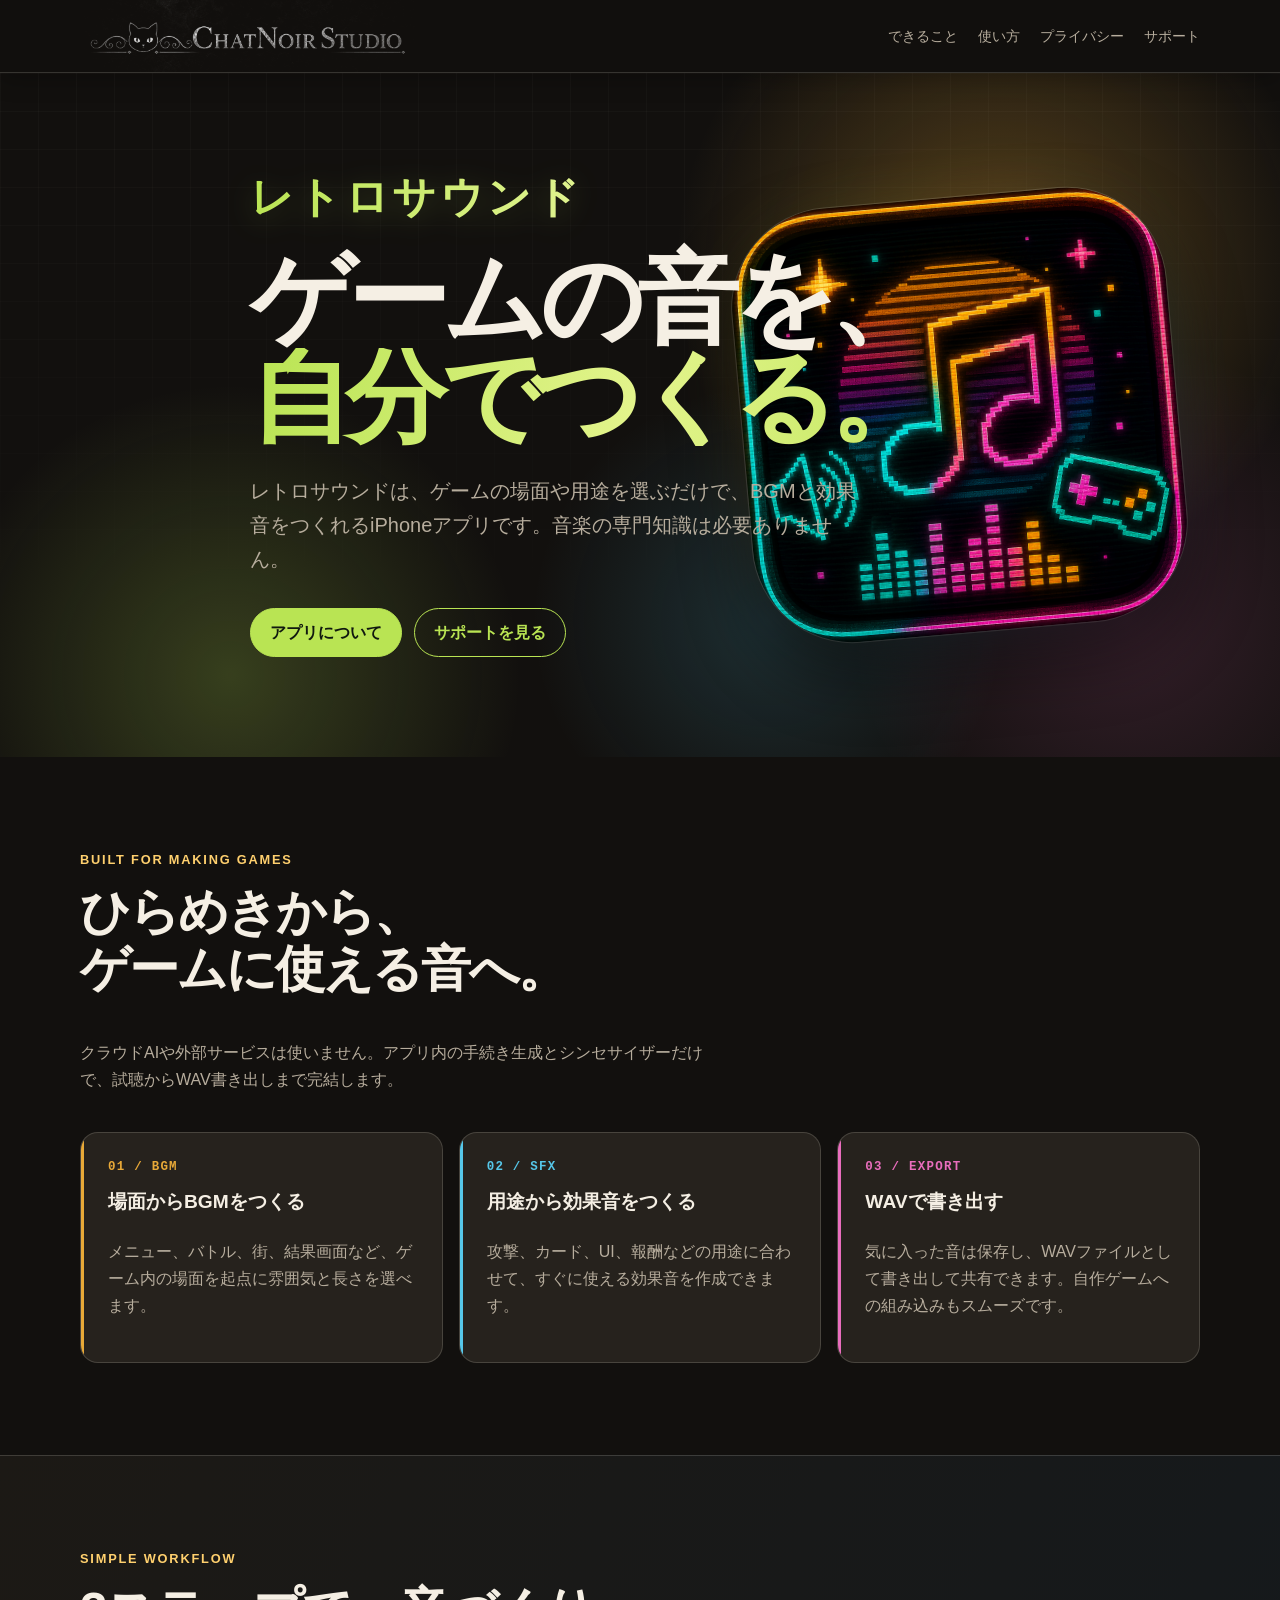
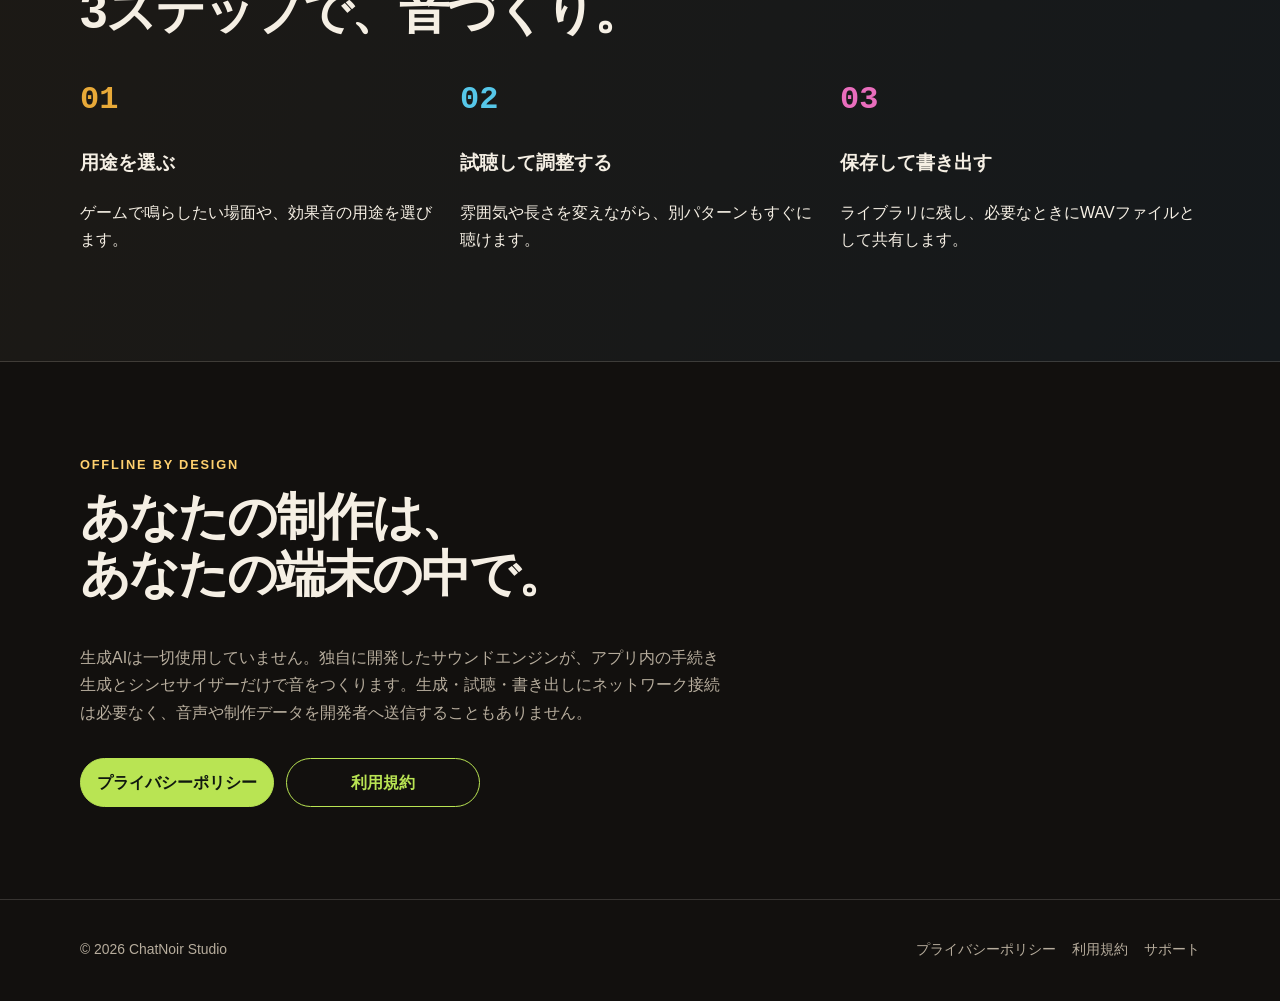
==== site/index.html @ 8c642203 "サイトヘッダーを固定表示にし、ブランドリンクをルートに統一する スクロール中もナビを使えるようにし、各ページからトップへ確実に戻れるようにする。  Co-authored-by: Cursor <cu" ====
<!doctype html>
<html lang="ja">
<head>
  <meta charset="utf-8">
  <meta name="viewport" content="width=device-width, initial-scale=1">
  <meta name="description" content="レトロサウンドは、ゲーム向けのBGMと効果音を端末内だけで作れるiPhoneアプリです。">
  <meta name="theme-color" content="#101216">
  <meta property="og:title" content="レトロサウンド | ChatNoir Studio">
  <meta property="og:description" content="ゲームの場面や用途を選ぶだけで、BGMと効果音をつくれるiPhoneアプリです。">
  <meta property="og:type" content="website">
  <meta property="og:image" content="https://true-ocean.github.io/GameSoundCreator/assets/og.png">
  <meta name="twitter:card" content="summary_large_image">
  <title>レトロサウンド | ChatNoir Studio</title>
  <link rel="stylesheet" href="assets/site.css">
</head>
<body>
  <div class="site-shell">
    <header class="site-header">
      <nav class="container nav" aria-label="メインナビゲーション">
        <a class="brand" href="/"><img class="brand-logo" src="assets/chatnoir-top-banner.png" alt="ChatNoir Studio"></a>
        <div class="nav-links">
          <a href="#features">できること</a><a href="#flow">使い方</a><a href="privacy/">プライバシー</a><a href="support/">サポート</a>
        </div>
      </nav>
    </header>

    <main>
      <section class="hero">
        <div class="hero-app-icon"><img src="assets/retro-sound-app-icon.png" alt="レトロサウンドのアプリアイコン"></div>
        <div class="container hero-content">
          <p class="retro-title">レトロサウンド</p>
          <h1>ゲームの音を、<span>自分でつくる。</span></h1>
          <p class="lead">レトロサウンドは、ゲームの場面や用途を選ぶだけで、BGMと効果音をつくれるiPhoneアプリです。音楽の専門知識は必要ありません。</p>
          <div class="actions">
            <a class="button" href="#features">アプリについて</a>
            <a class="button button-secondary" href="support/">サポートを見る</a>
          </div>
        </div>
      </section>

      <section class="section" id="features">
        <div class="container">
          <p class="eyebrow">Built for making games</p>
          <h2>ひらめきから、<br>ゲームに使える音へ。</h2>
          <p class="section-intro">クラウドAIや外部サービスは使いません。アプリ内の手続き生成とシンセサイザーだけで、試聴からWAV書き出しまで完結します。</p>
          <div class="feature-grid">
            <article class="feature"><p class="feature-number">01 / BGM</p><h3>場面からBGMをつくる</h3><p>メニュー、バトル、街、結果画面など、ゲーム内の場面を起点に雰囲気と長さを選べます。</p></article>
            <article class="feature"><p class="feature-number">02 / SFX</p><h3>用途から効果音をつくる</h3><p>攻撃、カード、UI、報酬などの用途に合わせて、すぐに使える効果音を作成できます。</p></article>
            <article class="feature"><p class="feature-number">03 / EXPORT</p><h3>WAVで書き出す</h3><p>気に入った音は保存し、WAVファイルとして書き出して共有できます。自作ゲームへの組み込みもスムーズです。</p></article>
          </div>
        </div>
      </section>

      <section class="section section-alt" id="flow">
        <div class="container">
          <p class="eyebrow">Simple workflow</p>
          <h2>3ステップで、音づくり。</h2>
          <div class="steps">
            <article class="step"><h3>用途を選ぶ</h3><p>ゲームで鳴らしたい場面や、効果音の用途を選びます。</p></article>
            <article class="step"><h3>試聴して調整する</h3><p>雰囲気や長さを変えながら、別パターンもすぐに聴けます。</p></article>
            <article class="step"><h3>保存して書き出す</h3><p>ライブラリに残し、必要なときにWAVファイルとして共有します。</p></article>
          </div>
        </div>
      </section>

      <section class="section">
        <div class="container">
          <p class="eyebrow">Offline by design</p>
          <h2>あなたの制作は、<br>あなたの端末の中で。</h2>
          <p class="section-intro">生成AIは一切使用していません。独自に開発したサウンドエンジンが、アプリ内の手続き生成とシンセサイザーだけで音をつくります。生成・試聴・書き出しにネットワーク接続は必要なく、音声や制作データを開発者へ送信することもありません。</p>
          <div class="actions actions-equal"><a class="button" href="privacy/">プライバシーポリシー</a><a class="button button-secondary" href="terms/">利用規約</a></div>
        </div>
      </section>
    </main>

    <footer class="site-footer"><div class="container footer-inner"><span>© 2026 ChatNoir Studio</span><div class="footer-links"><a href="privacy/">プライバシーポリシー</a><a href="terms/">利用規約</a><a href="support/">サポート</a></div></div></footer>
  </div>
</body>
</html>
---- site/assets/site.css ----
:root {
  --ink: #12100e;
  --surface: #1c1915;
  --surface-raised: #26221d;
  --paper: #f5efe4;
  --muted: #b7ad9d;
  --amber: #e8a938;
  --amber-bright: #ffd06e;
  --lime: #b9e453;
  --line: rgba(245, 239, 228, 0.16);
  color-scheme: dark;
}

* { box-sizing: border-box; }

html { scroll-behavior: smooth; }

body {
  margin: 0;
  color: var(--paper);
  background: var(--ink);
  font-family: -apple-system, BlinkMacSystemFont, "Hiragino Sans", "Yu Gothic", sans-serif;
  line-height: 1.7;
}

a { color: inherit; }

.site-shell { overflow: hidden; }

.container { width: min(1120px, calc(100% - 40px)); margin-inline: auto; }

.site-header {
  border-bottom: 1px solid var(--line);
  background: rgba(18, 16, 14, 0.92);
}

.nav { min-height: 72px; display: flex; align-items: center; justify-content: space-between; gap: 24px; }

.brand { display: inline-flex; align-items: center; text-decoration: none; }

.brand-logo {
  display: block; height: 112px; width: auto;
  /* The banner art is surrounded by generous black padding, so the image is drawn
     larger than the header while the negative margins keep its layout footprint at
     ~44px. Screen blending makes the overflowing black completely invisible. */
  margin-block: -34px;
  mix-blend-mode: screen;
}

.nav-links { display: flex; gap: 20px; flex-wrap: wrap; font-size: .9rem; color: var(--muted); }
.nav-links a { text-decoration: none; }
.nav-links a:hover { color: var(--amber-bright); }

.hero {
  min-height: 620px; display: grid; align-items: center; position: relative;
  isolation: isolate;
  background: radial-gradient(circle at 78% 28%, rgba(232, 169, 56, .25), transparent 29%), radial-gradient(circle at 18% 88%, rgba(185, 228, 83, .13), transparent 24%);
}

.hero::before {
  content: ""; position: absolute; inset: 0; z-index: -1; opacity: .3; pointer-events: none;
  background-image: linear-gradient(rgba(245,239,228,.09) 1px, transparent 1px), linear-gradient(90deg, rgba(245,239,228,.09) 1px, transparent 1px);
  background-size: 38px 38px; mask-image: linear-gradient(to bottom, black, transparent 85%);
}

.hero-content { position: relative; padding-block: 100px; max-width: 780px; }
.hero-poster {
  position: absolute; z-index: -2; inset: 0 0 0 auto; width: min(40vw, 520px); opacity: .78;
  background: linear-gradient(90deg, var(--ink), transparent 34%, rgba(18, 16, 14, .16)), linear-gradient(0deg, var(--ink), transparent 34%), url("chatnoir-poster-figure.png") center 22% / cover no-repeat;
  filter: grayscale(1) contrast(1.08);
  mask-image: linear-gradient(to right, transparent, black 34%);
}
.eyebrow { color: var(--amber-bright); font-size: .8rem; font-weight: 800; letter-spacing: .14em; text-transform: uppercase; }
h1, h2, h3, p { margin-top: 0; }
h1 { font-size: clamp(3rem, 8vw, 6.8rem); line-height: .96; letter-spacing: -.065em; margin-block: 18px 28px; }
h1 span { color: var(--amber); display: block; }
h2 { font-size: clamp(1.8rem, 4vw, 3.1rem); line-height: 1.15; letter-spacing: -.04em; }
h3 { font-size: 1.2rem; }
.lead { max-width: 620px; color: var(--muted); font-size: clamp(1.05rem, 2vw, 1.25rem); }

.actions { display: flex; flex-wrap: wrap; gap: 12px; margin-top: 32px; }
.button { display: inline-flex; align-items: center; justify-content: center; min-height: 48px; padding: 10px 19px; border: 1px solid var(--amber); border-radius: 999px; color: var(--ink); background: var(--amber); font-weight: 800; text-decoration: none; }
.button:hover { background: var(--amber-bright); }
.button-secondary { color: var(--paper); background: transparent; border-color: var(--line); }
.button-secondary:hover { color: var(--amber-bright); border-color: var(--amber); background: transparent; }

.section { padding-block: 92px; }
.section-alt { background: var(--surface); border-block: 1px solid var(--line); }
.section-intro { max-width: 650px; color: var(--muted); }
.feature-grid { display: grid; grid-template-columns: repeat(3, 1fr); gap: 16px; margin-top: 38px; }
.feature { padding: 27px; border: 1px solid var(--line); border-radius: 18px; background: var(--surface-raised); }
.feature-number { color: var(--amber); font: 800 .78rem ui-monospace, SFMono-Regular, Menlo, monospace; letter-spacing: .1em; }
.feature p, .card p { color: var(--muted); }

.steps { display: grid; grid-template-columns: repeat(3, 1fr); gap: 20px; counter-reset: step; margin-top: 38px; }
.step { counter-increment: step; padding-top: 66px; position: relative; }
.step::before { content: "0" counter(step); position: absolute; top: 0; color: var(--lime); font: 800 2rem ui-monospace, SFMono-Regular, Menlo, monospace; }

.legal-hero { padding-block: 72px 54px; border-bottom: 1px solid var(--line); background: linear-gradient(135deg, var(--surface), var(--ink)); }
.legal-hero h1 { font-size: clamp(2.5rem, 6vw, 4.8rem); }
.legal-content { width: min(780px, calc(100% - 40px)); margin: 0 auto; padding-block: 64px 100px; }
.legal-content h2 { font-size: 1.45rem; margin-top: 46px; }
.legal-content p, .legal-content li { color: #d5ccbd; }
.legal-content ul { padding-left: 1.35em; }
.notice { padding: 18px 20px; border-left: 3px solid var(--amber); background: rgba(232,169,56,.09); color: var(--paper); }
.meta { color: var(--muted); font-size: .9rem; }
.support-card { padding: 30px; margin-top: 32px; border: 1px solid var(--amber); border-radius: 18px; background: rgba(232,169,56,.08); }
code { padding: 2px 5px; background: var(--surface-raised); border-radius: 4px; color: var(--amber-bright); }

.site-footer { padding-block: 38px; border-top: 1px solid var(--line); color: var(--muted); font-size: .87rem; }
.footer-inner { display: flex; justify-content: space-between; align-items: center; gap: 20px; flex-wrap: wrap; }
.footer-links { display: flex; flex-wrap: wrap; gap: 16px; }
.footer-links a { text-decoration: none; }

@media (max-width: 720px) {
  .container { width: min(100% - 30px, 1120px); }
  .nav { padding-block: 14px; align-items: flex-start; flex-direction: column; gap: 10px; }
  .brand-logo { height: 84px; margin-block: -26px; }
  .nav-links { gap: 14px; }
  .hero { min-height: 540px; }
  .hero-poster { width: 66vw; opacity: .4; }
  .hero-content { padding-block: 74px; }
  .section { padding-block: 64px; }
  .feature-grid, .steps { grid-template-columns: 1fr; }
}

/* Retro Sound application identity: lime, amber, cyan, and magenta. */

/* The product icon replaces the studio illustration in the Retro Sound hero. */
.hero-poster { display: none; }
.hero-content { z-index: 1; }
.hero-app-icon { position: absolute; z-index: 0; top: 50%; right: max(8vw, 60px); width: min(34vw, 460px); transform: translateY(-50%) rotate(-5deg); pointer-events: none; }
.hero-app-icon::before { content: ""; position: absolute; z-index: -1; inset: 8%; border-radius: 28%; background: linear-gradient(135deg, var(--lime), var(--amber), var(--cyan), var(--magenta)); filter: blur(42px); opacity: .38; }
.hero-app-icon img { display: block; width: 100%; height: auto; border-radius: 23%; box-shadow: 0 30px 70px rgba(0,0,0,.48), 0 0 0 1px rgba(245,239,228,.17); }
@media (max-width: 720px) { .hero-app-icon { right: -13vw; width: min(68vw, 320px); opacity: .46; transform: translateY(-48%) rotate(-5deg); } }

.hero-app-icon::before { background: linear-gradient(135deg, var(--lime), var(--amber)); }
.retro-title { margin: 0 0 27px; font: 800 clamp(1.7rem, 3.6vw, 2.4rem)/1.15 -apple-system, BlinkMacSystemFont, "Hiragino Sans", "Yu Gothic", sans-serif; letter-spacing: .08em; background: linear-gradient(100deg, var(--paper) 0%, var(--amber-bright) 50%, var(--lime) 100%); -webkit-background-clip: text; background-clip: text; color: transparent; filter: drop-shadow(0 5px 14px rgba(232,169,56,.18)); }
@media (max-width: 720px) { .retro-title { margin-bottom: 23px; font-size: 1.55rem; } }

/* Retro Sound: vivid four-color application theme. */
:root { --cyan: #56c7e9; --magenta: #e96dbd; }
.hero { background: radial-gradient(circle at 78% 28%, rgba(232,169,56,.32), transparent 29%), radial-gradient(circle at 18% 88%, rgba(185,228,83,.22), transparent 24%), radial-gradient(circle at 60% 80%, rgba(86,199,233,.17), transparent 25%), radial-gradient(circle at 88% 80%, rgba(233,109,189,.16), transparent 22%); }
.hero h1 span { background: linear-gradient(90deg, var(--lime), var(--amber), var(--cyan), var(--magenta)); -webkit-background-clip: text; background-clip: text; color: transparent; }
.hero-app-icon::before { background: linear-gradient(135deg, var(--lime), var(--amber), var(--cyan), var(--magenta)); opacity: .46; }
.nav-links a:hover { color: var(--cyan); }
.button { border-color: var(--amber); background: linear-gradient(100deg, var(--lime), var(--amber)); }
.button:hover { background: linear-gradient(100deg, var(--amber), var(--cyan)); }
.button-secondary:hover { color: var(--cyan); border-color: var(--cyan); background: transparent; }
.feature { position: relative; overflow: hidden; }
.feature::before { content: ""; position: absolute; inset: 0 auto 0 0; width: 3px; background: var(--amber); }
.feature:nth-child(1)::before { background: var(--lime); } .feature:nth-child(2)::before { background: var(--amber); } .feature:nth-child(3)::before { background: var(--cyan); }
.feature:nth-child(1) .feature-number { color: var(--lime); } .feature:nth-child(2) .feature-number { color: var(--amber); } .feature:nth-child(3) .feature-number { color: var(--cyan); }
.step:nth-child(1)::before { color: var(--lime); } .step:nth-child(2)::before { color: var(--amber); } .step:nth-child(3)::before { color: var(--magenta); }
.section-alt { background: linear-gradient(110deg, var(--surface), #15191c); }
.notice { border-left-color: var(--cyan); background: rgba(86,199,233,.09); } .support-card { border-color: var(--magenta); background: rgba(233,109,189,.08); }
.footer-links a:hover { color: var(--magenta); }
.retro-title { margin: 0 0 27px; font-size: clamp(1.85rem, 4vw, 2.7rem); background: linear-gradient(100deg, var(--lime) 0%, var(--amber) 32%, var(--cyan) 68%, var(--magenta) 100%); -webkit-background-clip: text; background-clip: text; color: transparent; filter: drop-shadow(0 5px 15px rgba(232,169,56,.2)); }
@media (max-width: 720px) { .retro-title { margin-bottom: 23px; font-size: 1.7rem; } }

/* Lime leads titles and calls to action; lower content uses the remaining three themes. */
.hero h1 span { background: linear-gradient(100deg, var(--lime), #e3f48c, var(--lime)); -webkit-background-clip: text; background-clip: text; color: transparent; }
.retro-title { background: linear-gradient(100deg, var(--lime), #e7f69a, var(--lime)); -webkit-background-clip: text; background-clip: text; color: transparent; filter: drop-shadow(0 5px 15px rgba(185,228,83,.24)); }
.button { color: #10180f; border-color: var(--lime); background: var(--lime); }
.button:hover { color: #10180f; background: #d9f07a; }
.button-secondary { color: var(--lime); border-color: var(--lime); background: transparent; }
.button-secondary:hover { color: var(--cyan); border-color: var(--cyan); background: transparent; }
.feature:nth-child(1)::before { background: var(--amber); } .feature:nth-child(2)::before { background: var(--cyan); } .feature:nth-child(3)::before { background: var(--magenta); }
.feature:nth-child(1) .feature-number { color: var(--amber); } .feature:nth-child(2) .feature-number { color: var(--cyan); } .feature:nth-child(3) .feature-number { color: var(--magenta); }
.step:nth-child(1)::before { color: var(--amber); } .step:nth-child(2)::before { color: var(--cyan); } .step:nth-child(3)::before { color: var(--magenta); }
.actions-equal .button { flex: 0 0 220px; }
@media (max-width: 720px) { .actions-equal .button { flex-basis: 100%; } }
.actions-equal .button { flex-basis: 260px; white-space: nowrap; }
@media (max-width: 720px) { .actions-equal .button { flex-basis: 100%; } }
.actions-equal .button { flex: 0 0 180px; white-space: nowrap; }
@media (max-width: 720px) { .actions-equal .button { flex: 0 0 160px; } }

/* Equal-width legal buttons: grid columns stay identical at every viewport. */
.actions-equal { display: grid; grid-template-columns: repeat(2, minmax(0, 1fr)); width: min(100%, 400px); }
.actions-equal .button { width: 100%; flex: none; }
@media (max-width: 360px) { .actions-equal { gap: 8px; } .actions-equal .button { min-height: 44px; padding-inline: 8px; font-size: .78rem; } }

/* Persistent navigation */
.site-shell { overflow: visible; }
.site-header { position: sticky; top: 0; z-index: 20; background: rgba(18, 16, 14, .97); box-shadow: 0 8px 20px rgba(0, 0, 0, .22); }
section[id] { scroll-margin-top: 140px; }
.site-header { overflow: hidden; }
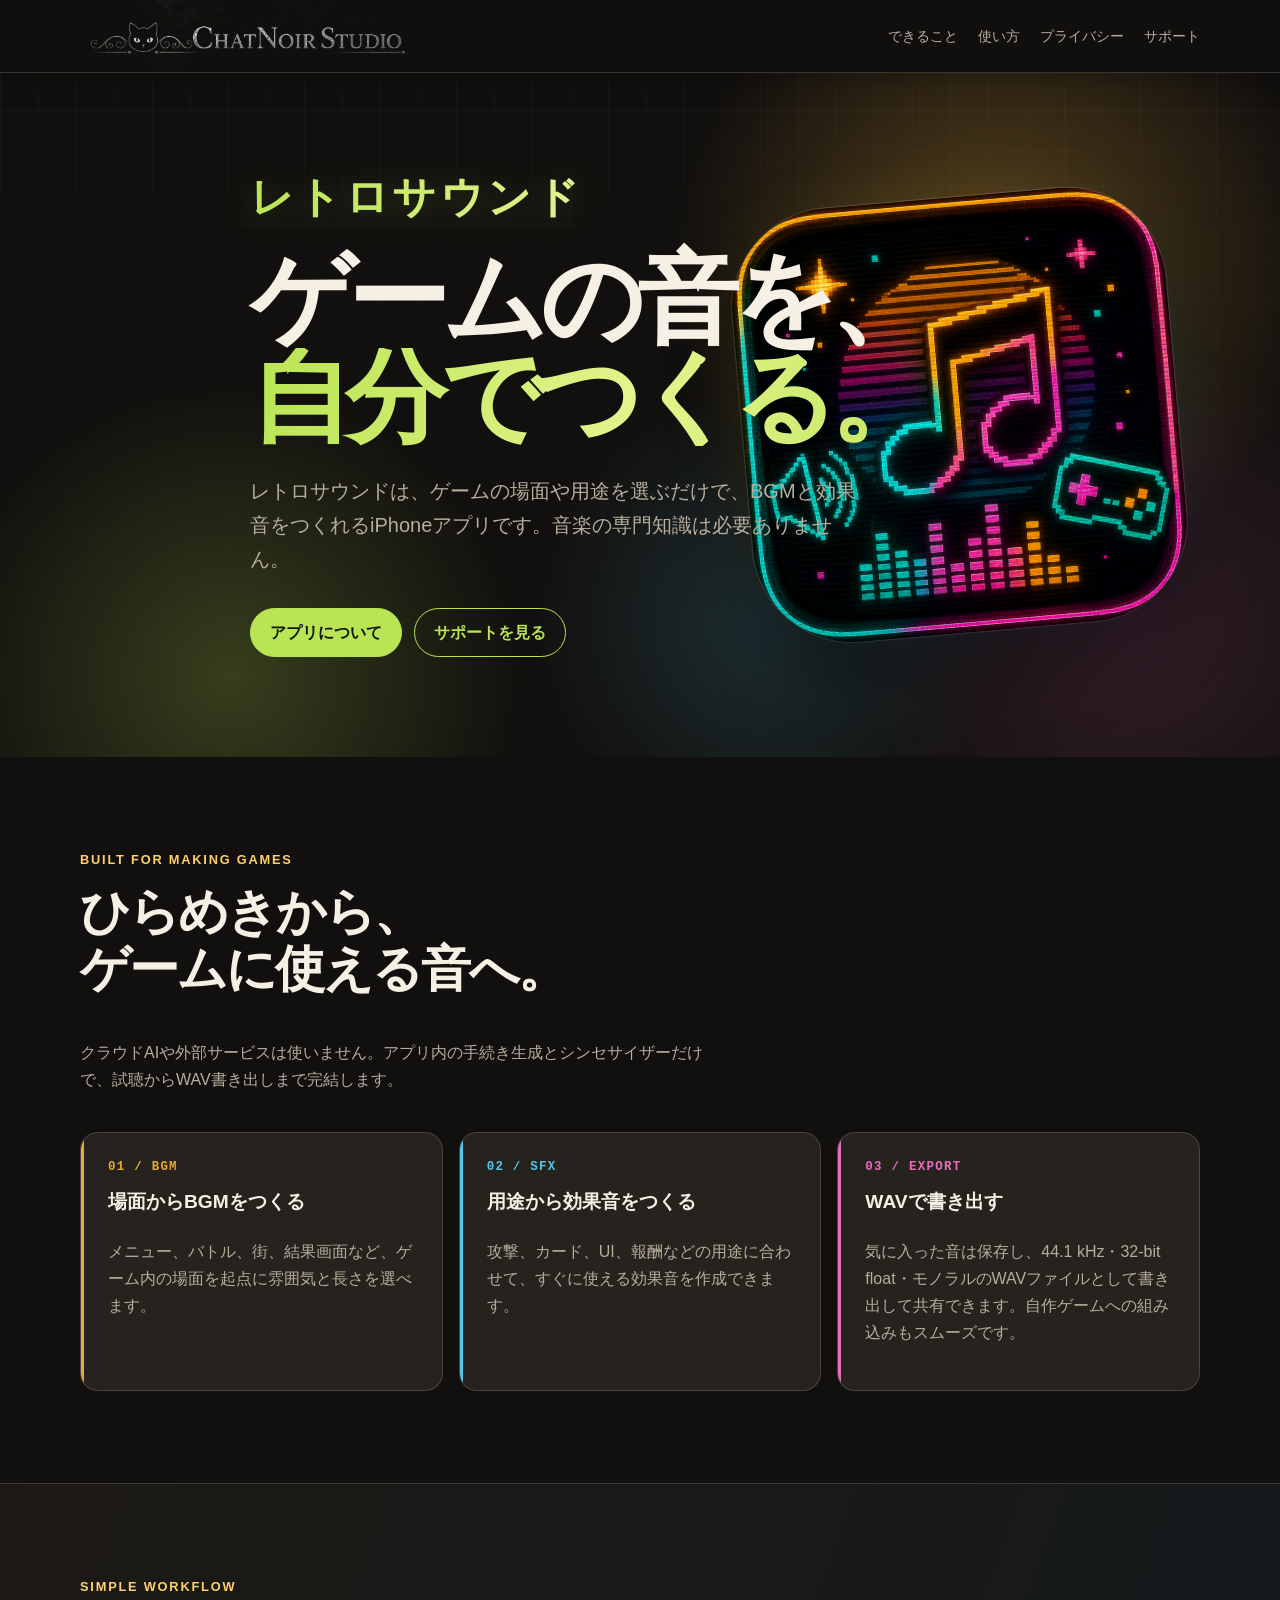
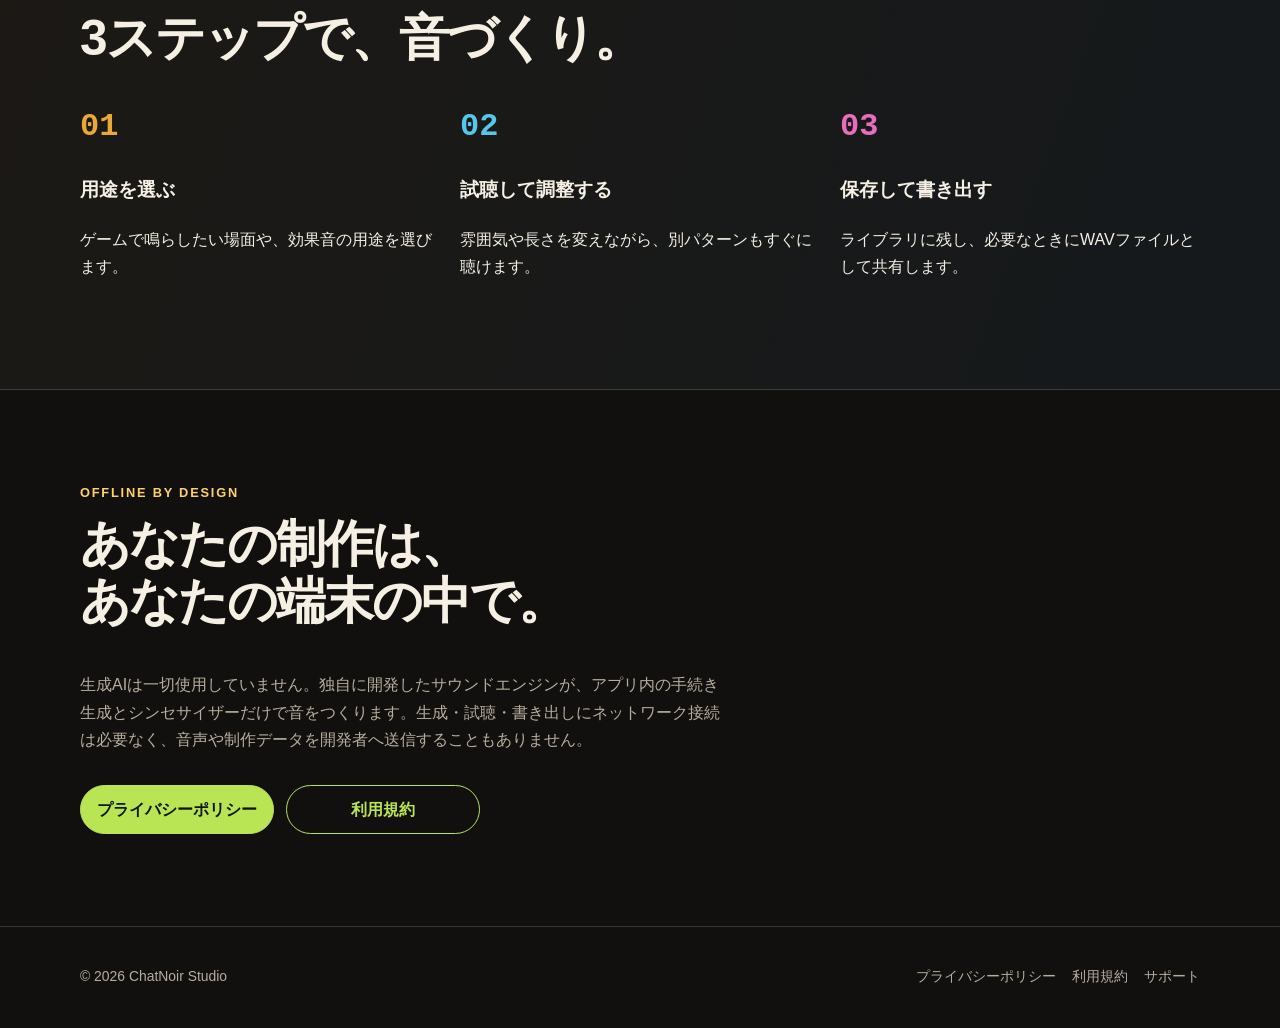
==== commit b6a9662a: "App Store公開素材と設定表示を更新" ====
--- a/site/index.html
+++ b/site/index.html
@@ -46,7 +46,7 @@
           <div class="feature-grid">
             <article class="feature"><p class="feature-number">01 / BGM</p><h3>場面からBGMをつくる</h3><p>メニュー、バトル、街、結果画面など、ゲーム内の場面を起点に雰囲気と長さを選べます。</p></article>
             <article class="feature"><p class="feature-number">02 / SFX</p><h3>用途から効果音をつくる</h3><p>攻撃、カード、UI、報酬などの用途に合わせて、すぐに使える効果音を作成できます。</p></article>
-            <article class="feature"><p class="feature-number">03 / EXPORT</p><h3>WAVで書き出す</h3><p>気に入った音は保存し、WAVファイルとして書き出して共有できます。自作ゲームへの組み込みもスムーズです。</p></article>
+            <article class="feature"><p class="feature-number">03 / EXPORT</p><h3>WAVで書き出す</h3><p>気に入った音は保存し、44.1 kHz・32-bit float・モノラルのWAVファイルとして書き出して共有できます。自作ゲームへの組み込みもスムーズです。</p></article>
           </div>
         </div>
       </section>
--- a/site/assets/site.css
+++ b/site/assets/site.css
@@ -185,3 +185,6 @@
 .site-header { position: sticky; top: 0; z-index: 20; background: rgba(18, 16, 14, .97); box-shadow: 0 8px 20px rgba(0, 0, 0, .22); }
 section[id] { scroll-margin-top: 140px; }
 .site-header { overflow: hidden; }
+
+/* Match the Studio mobile header alignment. */
+@media (max-width: 720px) { .nav { align-items: center; justify-content: center; } .nav-links { justify-content: center; } .brand { padding-inline-end: 2.75rem; } }
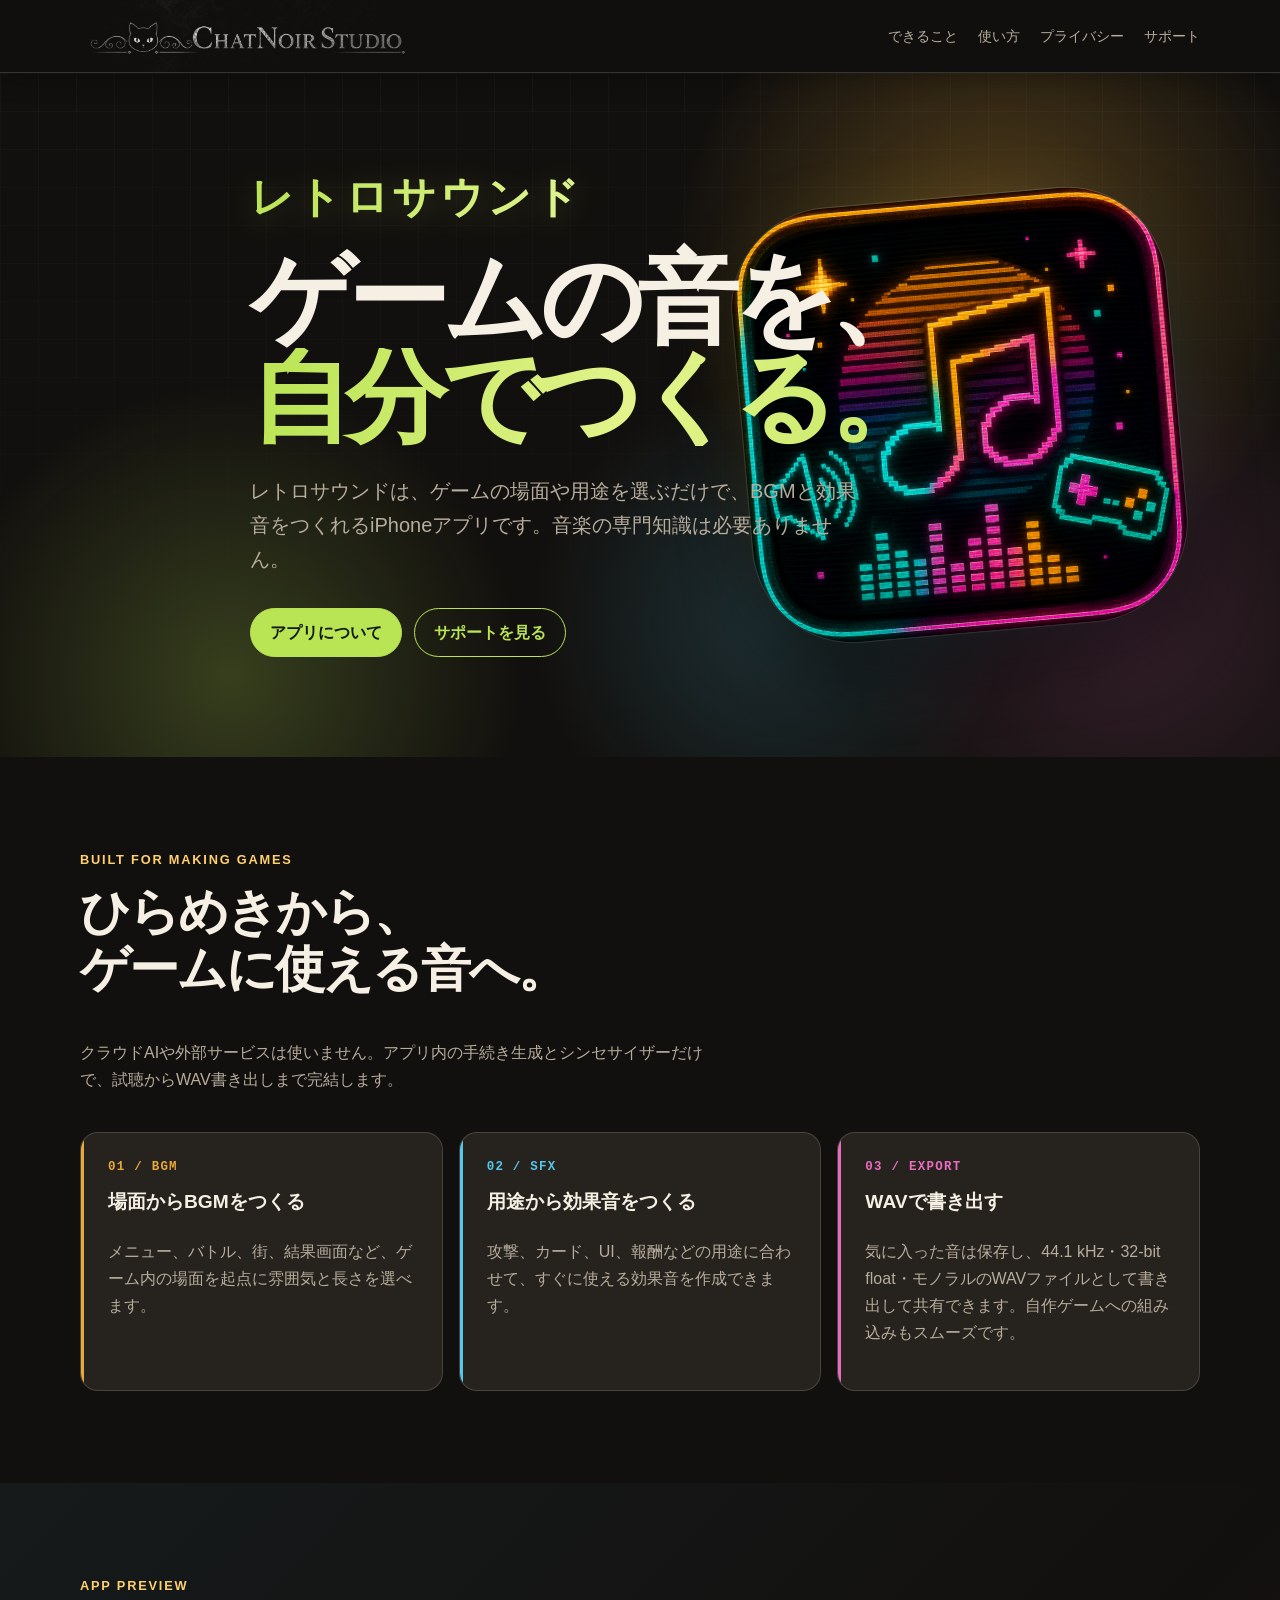
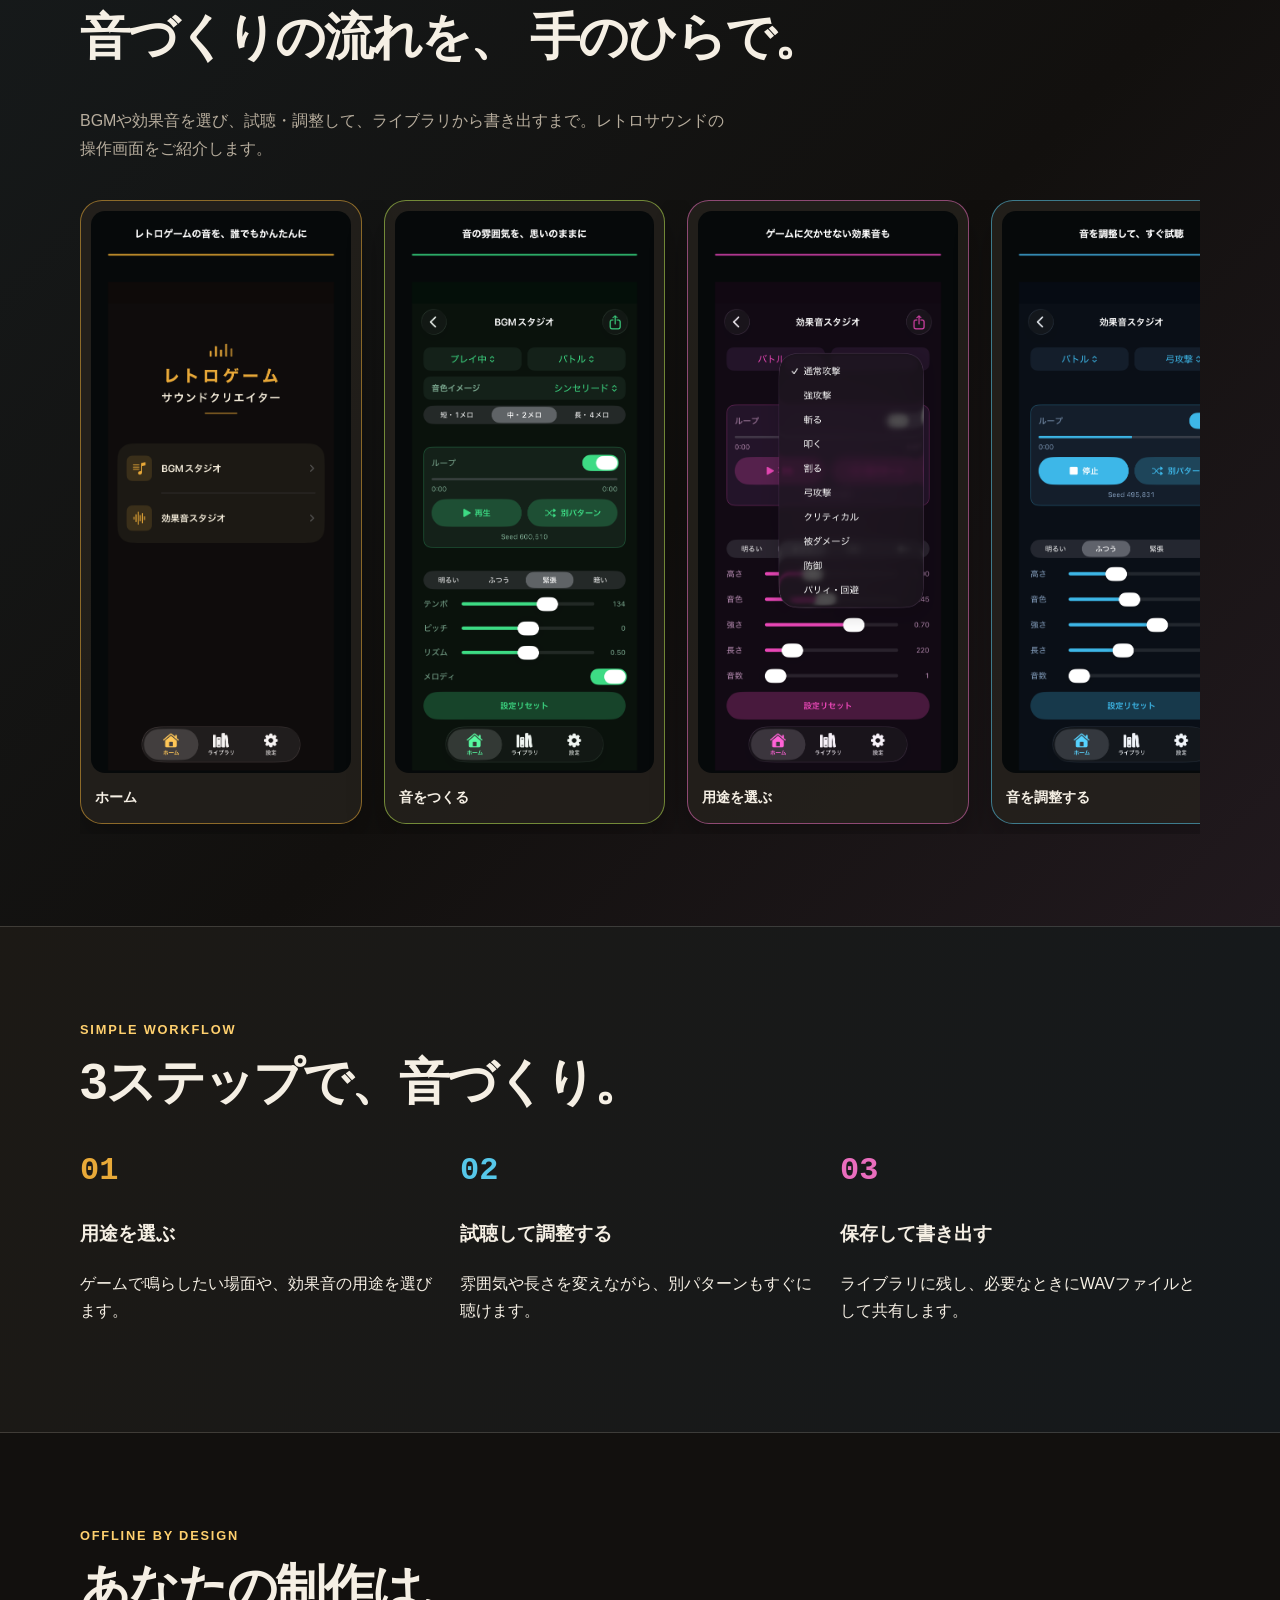
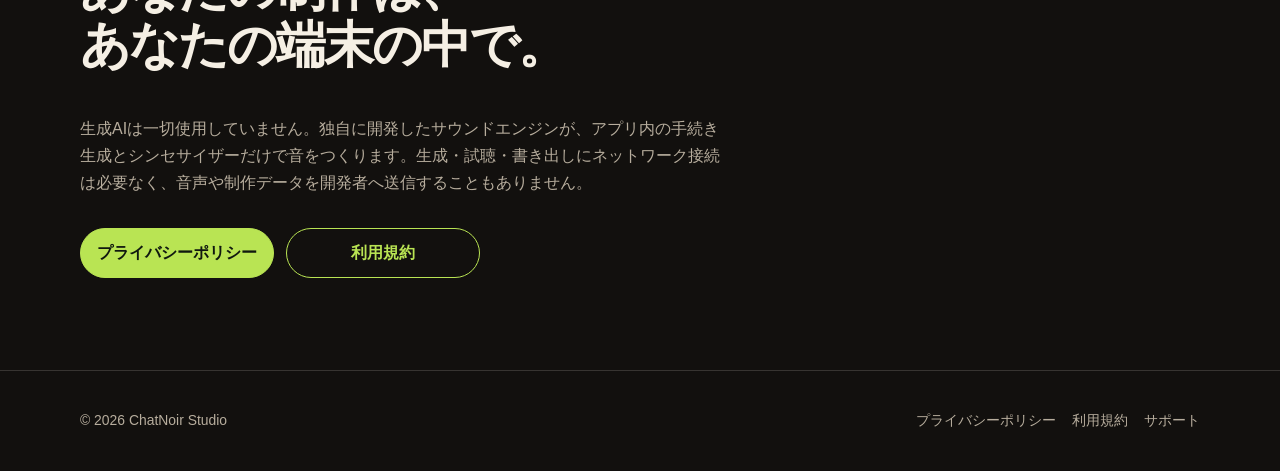
==== commit 23d1471d: "公式サイトにアプリ画面ギャラリーを追加" ====
--- a/site/index.html
+++ b/site/index.html
@@ -51,6 +51,23 @@
         </div>
       </section>
 
+      <section class="section app-screens" id="screenshots" aria-labelledby="screenshots-title">
+        <div class="container">
+          <p class="eyebrow">App preview</p>
+          <h2 id="screenshots-title">音づくりの流れを、
+            手のひらで。</h2>
+          <p class="section-intro">BGMや効果音を選び、試聴・調整して、ライブラリから書き出すまで。レトロサウンドの操作画面をご紹介します。</p>
+          <div class="screenshot-grid">
+            <figure class="screenshot-card"><img src="assets/screenshots/home.png" alt="レトロサウンドのホーム画面" width="1242" height="2688" loading="lazy" decoding="async"><figcaption>ホーム</figcaption></figure>
+            <figure class="screenshot-card"><img src="assets/screenshots/create.png" alt="作成する音の種類を選ぶ画面" width="1242" height="2688" loading="lazy" decoding="async"><figcaption>音をつくる</figcaption></figure>
+            <figure class="screenshot-card"><img src="assets/screenshots/effects-options.png" alt="効果音の用途を選ぶ画面" width="1242" height="2688" loading="lazy" decoding="async"><figcaption>用途を選ぶ</figcaption></figure>
+            <figure class="screenshot-card"><img src="assets/screenshots/effects-adjust.png" alt="効果音を調整する画面" width="1242" height="2688" loading="lazy" decoding="async"><figcaption>音を調整する</figcaption></figure>
+            <figure class="screenshot-card"><img src="assets/screenshots/library.png" alt="作成した音を管理するライブラリ画面" width="1242" height="2688" loading="lazy" decoding="async"><figcaption>ライブラリ</figcaption></figure>
+            <figure class="screenshot-card"><img src="assets/screenshots/export.png" alt="作成した音を書き出す画面" width="1242" height="2688" loading="lazy" decoding="async"><figcaption>書き出す</figcaption></figure>
+          </div>
+        </div>
+      </section>
+
       <section class="section section-alt" id="flow">
         <div class="container">
           <p class="eyebrow">Simple workflow</p>
--- a/site/assets/site.css
+++ b/site/assets/site.css
@@ -188,3 +188,25 @@
 
 /* Match the Studio mobile header alignment. */
 @media (max-width: 720px) { .nav { align-items: center; justify-content: center; } .nav-links { justify-content: center; } .brand { padding-inline-end: 2.75rem; } }
+
+/* Keep mobile navigation links above the oversized logo hit area. */
+@media (max-width: 720px) {
+  .nav-links { position: relative; z-index: 1; }
+}
+
+
+/* App screen gallery */
+.app-screens { background: linear-gradient(135deg, #161a1b, var(--ink) 56%, #21191e); }
+.app-screens .section-intro { margin-bottom: 38px; }
+.screenshot-grid { display: flex; gap: 22px; padding-bottom: 10px; overflow-x: auto; overscroll-behavior-inline: contain; scroll-snap-type: x mandatory; scroll-padding-inline: 1px; scrollbar-width: thin; }
+.screenshot-card { flex: 0 0 clamp(210px, 22vw, 300px); scroll-snap-align: start; margin: 0; padding: 10px 10px 14px; border: 1px solid var(--line); border-radius: 22px; background: rgba(38, 34, 29, .8); box-shadow: 0 18px 36px rgba(0, 0, 0, .25); }
+.screenshot-card img { display: block; width: 100%; height: auto; border-radius: 14px; }
+.screenshot-card figcaption { padding: 12px 4px 0; color: var(--paper); font-size: .9rem; font-weight: 700; }
+.screenshot-card:nth-child(1) { border-color: rgba(232, 169, 56, .55); }
+.screenshot-card:nth-child(2), .screenshot-card:nth-child(5) { border-color: rgba(185, 228, 83, .55); }
+.screenshot-card:nth-child(3) { border-color: rgba(233, 109, 189, .55); }
+.screenshot-card:nth-child(4), .screenshot-card:nth-child(6) { border-color: rgba(86, 199, 233, .55); }
+@media (max-width: 720px) {
+  .screenshot-grid { gap: 14px; margin-inline: -15px; padding: 0 15px 8px; }
+  .screenshot-card { flex-basis: min(74vw, 280px); }
+}
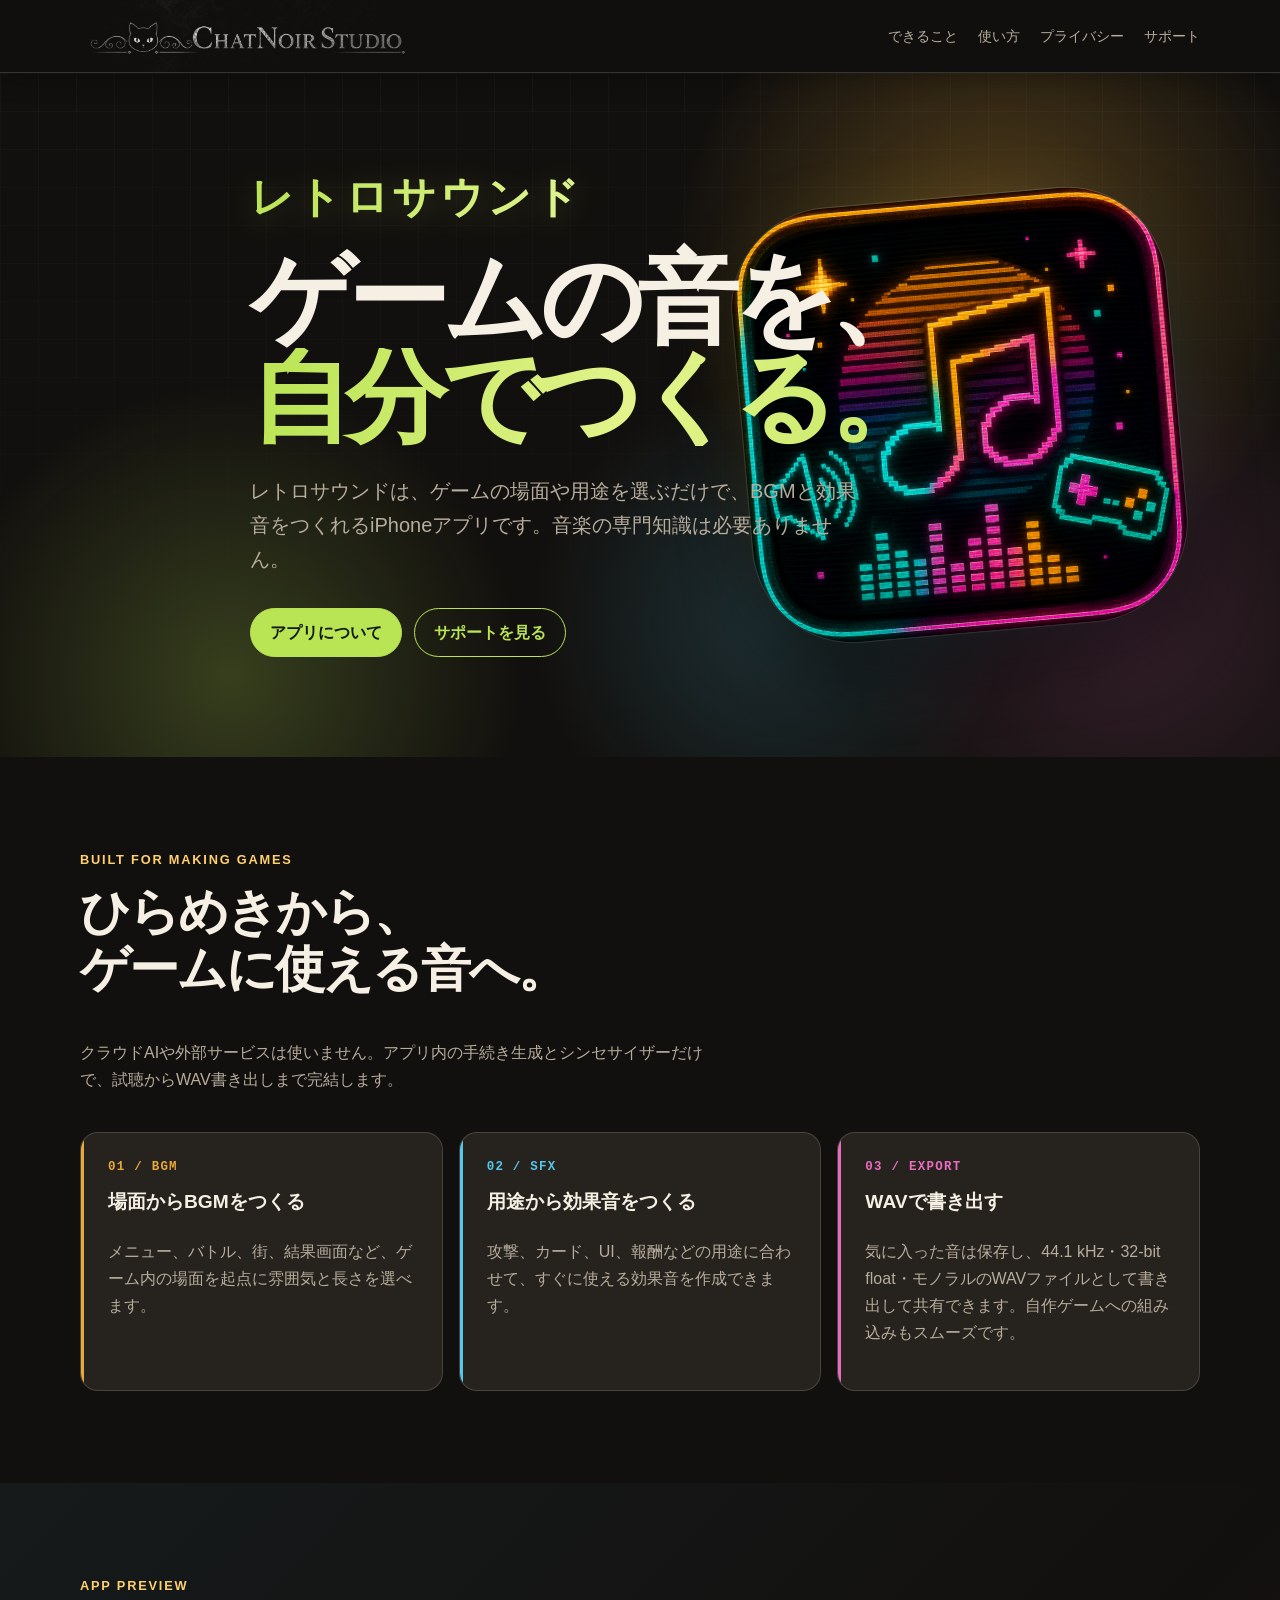
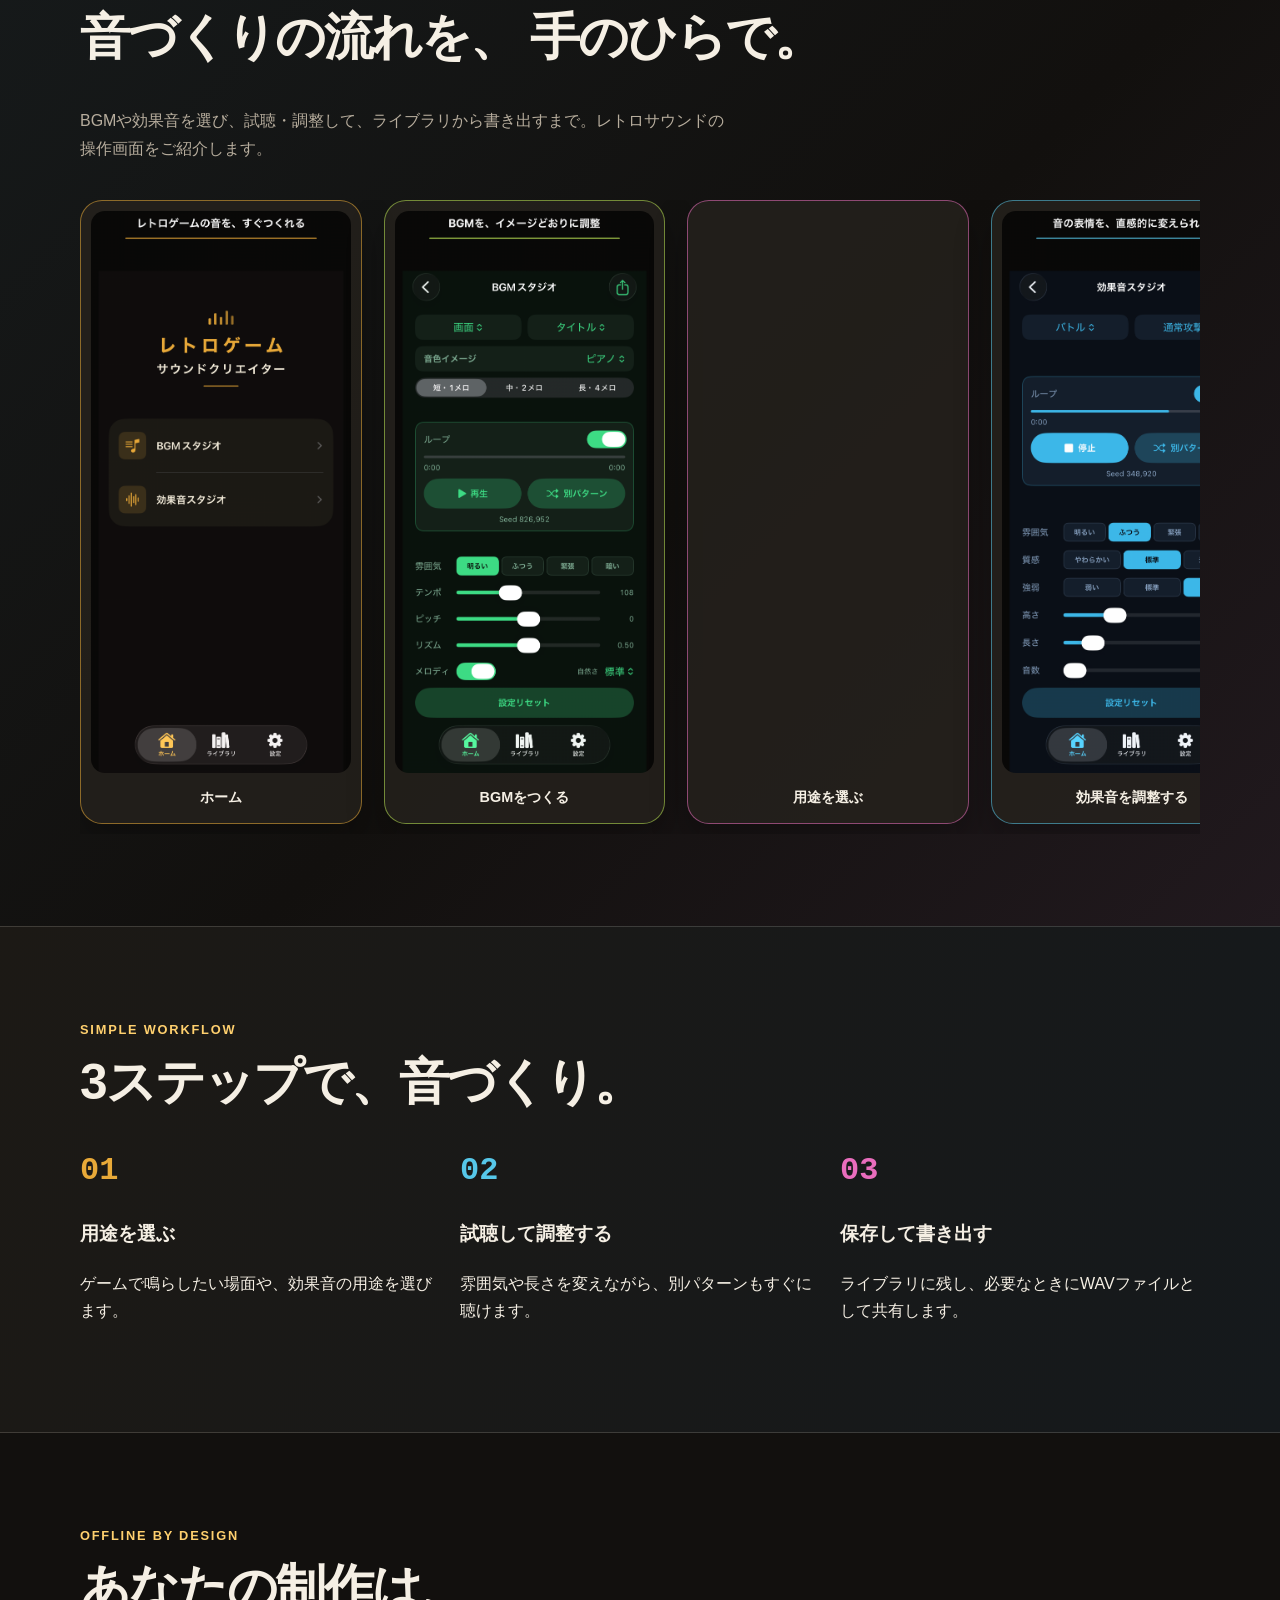
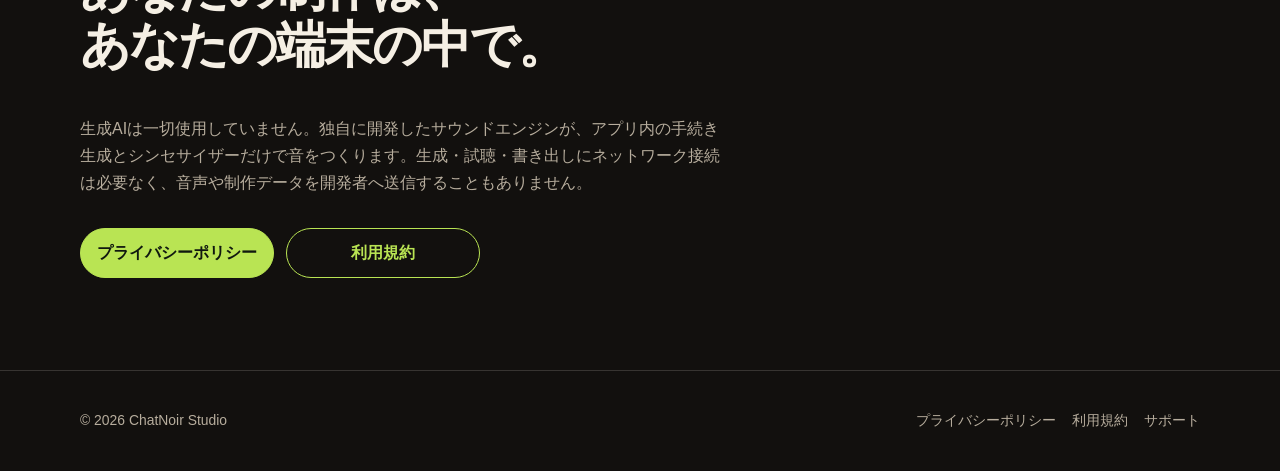
==== commit 9da584ce: "更新されたスクリーンショット構成をサイトに反映" ====
--- a/site/index.html
+++ b/site/index.html
@@ -58,12 +58,13 @@
             手のひらで。</h2>
           <p class="section-intro">BGMや効果音を選び、試聴・調整して、ライブラリから書き出すまで。レトロサウンドの操作画面をご紹介します。</p>
           <div class="screenshot-grid">
-            <figure class="screenshot-card"><img src="assets/screenshots/home.png" alt="レトロサウンドのホーム画面" width="1242" height="2688" loading="lazy" decoding="async"><figcaption>ホーム</figcaption></figure>
-            <figure class="screenshot-card"><img src="assets/screenshots/create.png" alt="作成する音の種類を選ぶ画面" width="1242" height="2688" loading="lazy" decoding="async"><figcaption>音をつくる</figcaption></figure>
-            <figure class="screenshot-card"><img src="assets/screenshots/effects-options.png" alt="効果音の用途を選ぶ画面" width="1242" height="2688" loading="lazy" decoding="async"><figcaption>用途を選ぶ</figcaption></figure>
-            <figure class="screenshot-card"><img src="assets/screenshots/effects-adjust.png" alt="効果音を調整する画面" width="1242" height="2688" loading="lazy" decoding="async"><figcaption>音を調整する</figcaption></figure>
-            <figure class="screenshot-card"><img src="assets/screenshots/library.png" alt="作成した音を管理するライブラリ画面" width="1242" height="2688" loading="lazy" decoding="async"><figcaption>ライブラリ</figcaption></figure>
-            <figure class="screenshot-card"><img src="assets/screenshots/export.png" alt="作成した音を書き出す画面" width="1242" height="2688" loading="lazy" decoding="async"><figcaption>書き出す</figcaption></figure>
+            <figure class="screenshot-card"><img src="assets/screenshots/01-home-amber.png" alt="レトロサウンドのホーム画面" width="1242" height="2688" loading="lazy" decoding="async"><figcaption>ホーム</figcaption></figure>
+            <figure class="screenshot-card"><img src="assets/screenshots/02-bgm-studio-lime.png" alt="BGMスタジオで音を調整する画面" width="1242" height="2688" loading="lazy" decoding="async"><figcaption>BGMをつくる</figcaption></figure>
+            <figure class="screenshot-card"><img src="assets/screenshots/03-sfx-options-magenta.png" alt="効果音スタジオで用途を選ぶ画面" width="1242" height="2688" loading="lazy" decoding="async"><figcaption>用途を選ぶ</figcaption></figure>
+            <figure class="screenshot-card"><img src="assets/screenshots/04-sfx-adjust-cyan.png" alt="効果音の質感と強弱を調整する画面" width="1242" height="2688" loading="lazy" decoding="async"><figcaption>効果音を調整する</figcaption></figure>
+            <figure class="screenshot-card"><img src="assets/screenshots/05-library-lime.png" alt="作成した音を管理するライブラリ画面" width="1242" height="2688" loading="lazy" decoding="async"><figcaption>ライブラリ</figcaption></figure>
+            <figure class="screenshot-card"><img src="assets/screenshots/06-bgm-mood-magenta.png" alt="BGMの雰囲気を選ぶ画面" width="1242" height="2688" loading="lazy" decoding="async"><figcaption>雰囲気を選ぶ</figcaption></figure>
+            <figure class="screenshot-card"><img src="assets/screenshots/07-pro-cyan.png" alt="Proへのアップグレード画面" width="1242" height="2688" loading="lazy" decoding="async"><figcaption>Proにアップグレード</figcaption></figure>
           </div>
         </div>
       </section>
--- a/site/assets/site.css
+++ b/site/assets/site.css
@@ -201,11 +201,11 @@
 .screenshot-grid { display: flex; gap: 22px; padding-bottom: 10px; overflow-x: auto; overscroll-behavior-inline: contain; scroll-snap-type: x mandatory; scroll-padding-inline: 1px; scrollbar-width: thin; }
 .screenshot-card { flex: 0 0 clamp(210px, 22vw, 300px); scroll-snap-align: start; margin: 0; padding: 10px 10px 14px; border: 1px solid var(--line); border-radius: 22px; background: rgba(38, 34, 29, .8); box-shadow: 0 18px 36px rgba(0, 0, 0, .25); }
 .screenshot-card img { display: block; width: 100%; height: auto; border-radius: 14px; }
-.screenshot-card figcaption { padding: 12px 4px 0; color: var(--paper); font-size: .9rem; font-weight: 700; }
+.screenshot-card figcaption { padding: 12px 4px 0; color: var(--paper); font-size: .9rem; font-weight: 700; text-align: center; }
 .screenshot-card:nth-child(1) { border-color: rgba(232, 169, 56, .55); }
 .screenshot-card:nth-child(2), .screenshot-card:nth-child(5) { border-color: rgba(185, 228, 83, .55); }
-.screenshot-card:nth-child(3) { border-color: rgba(233, 109, 189, .55); }
-.screenshot-card:nth-child(4), .screenshot-card:nth-child(6) { border-color: rgba(86, 199, 233, .55); }
+.screenshot-card:nth-child(3), .screenshot-card:nth-child(6) { border-color: rgba(233, 109, 189, .55); }
+.screenshot-card:nth-child(4), .screenshot-card:nth-child(7) { border-color: rgba(86, 199, 233, .55); }
 @media (max-width: 720px) {
   .screenshot-grid { gap: 14px; margin-inline: -15px; padding: 0 15px 8px; }
   .screenshot-card { flex-basis: min(74vw, 280px); }
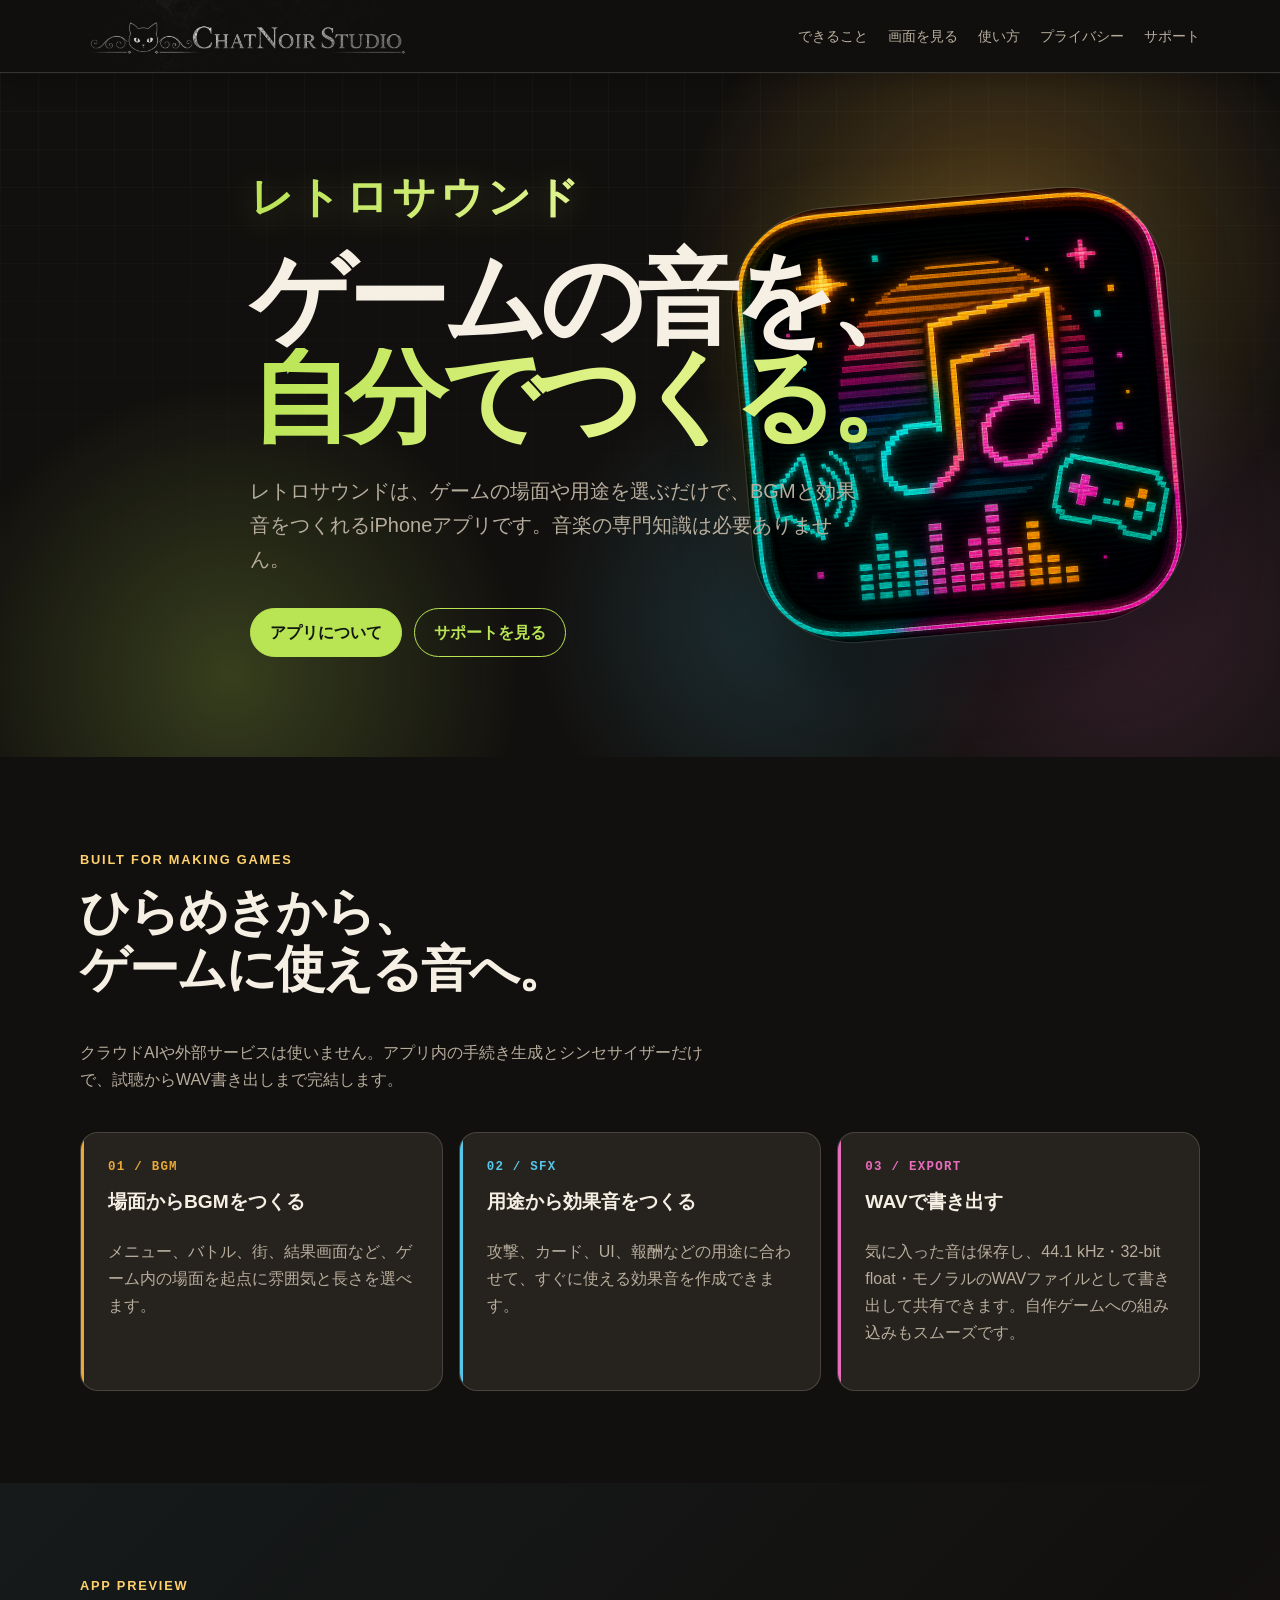
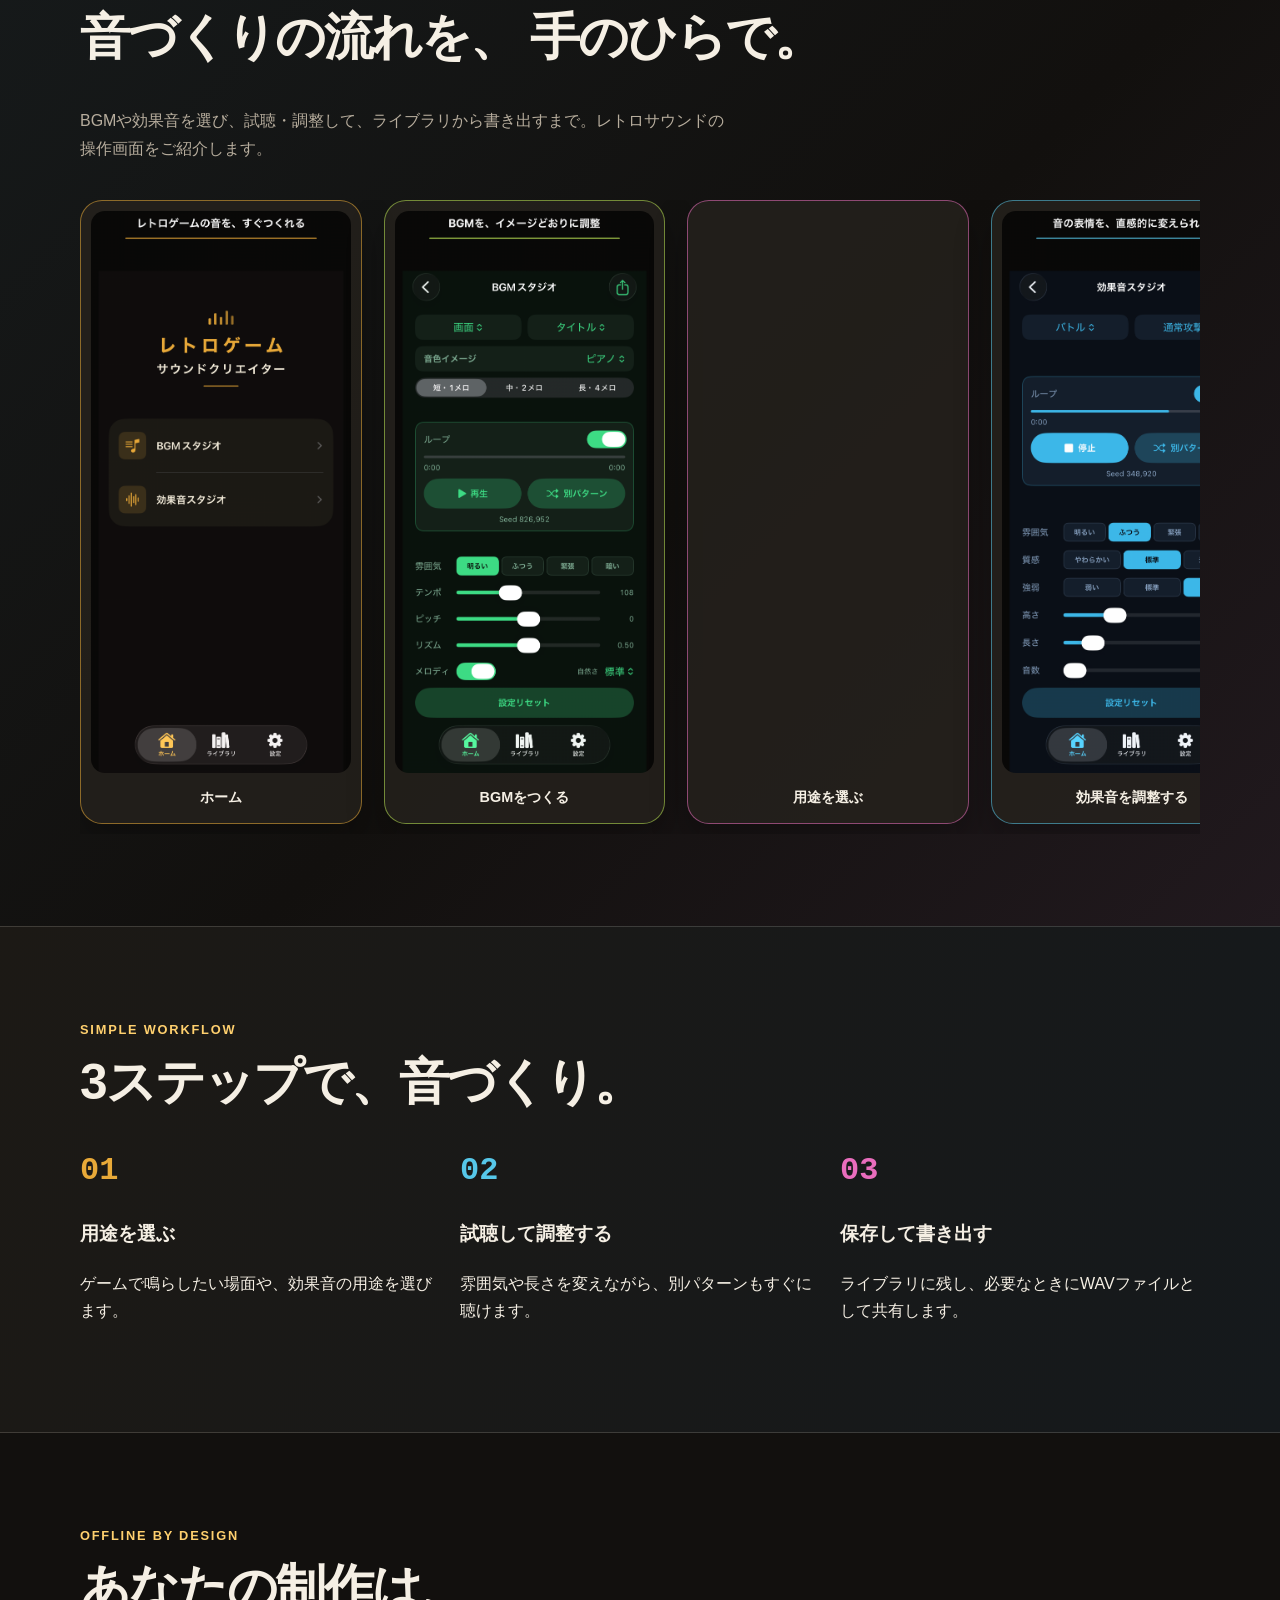
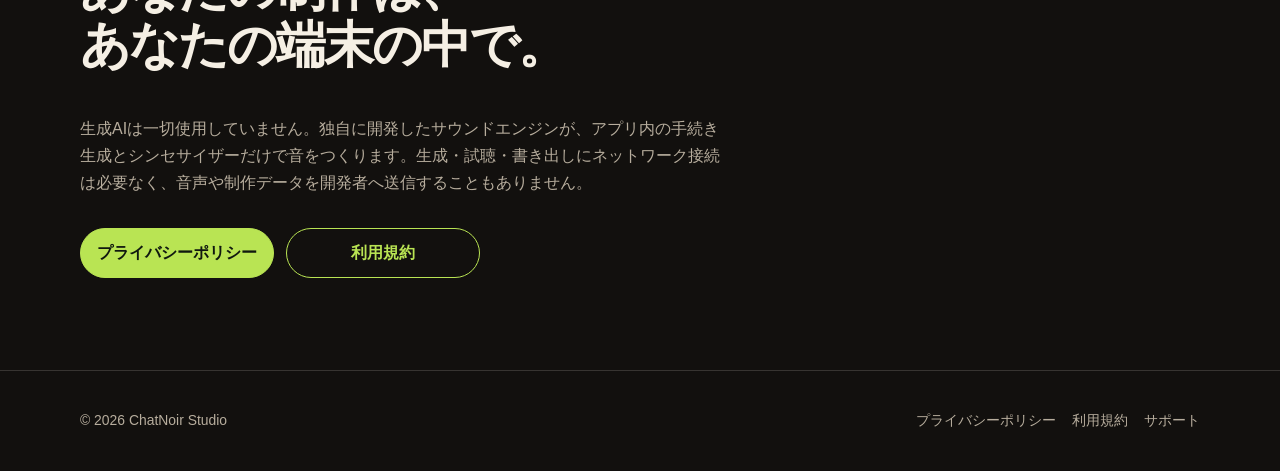
==== commit 2c0a0eba: "画面紹介へのナビゲーションを追加" ====
--- a/site/index.html
+++ b/site/index.html
@@ -19,7 +19,7 @@
       <nav class="container nav" aria-label="メインナビゲーション">
         <a class="brand" href="/"><img class="brand-logo" src="assets/chatnoir-top-banner.png" alt="ChatNoir Studio"></a>
         <div class="nav-links">
-          <a href="#features">できること</a><a href="#flow">使い方</a><a href="privacy/">プライバシー</a><a href="support/">サポート</a>
+          <a href="#features">できること</a><a href="#screenshots">画面を見る</a><a href="#flow">使い方</a><a href="privacy/">プライバシー</a><a href="support/">サポート</a>
         </div>
       </nav>
     </header>
@@ -62,8 +62,8 @@
             <figure class="screenshot-card"><img src="assets/screenshots/02-bgm-studio-lime.png" alt="BGMスタジオで音を調整する画面" width="1242" height="2688" loading="lazy" decoding="async"><figcaption>BGMをつくる</figcaption></figure>
             <figure class="screenshot-card"><img src="assets/screenshots/03-sfx-options-magenta.png" alt="効果音スタジオで用途を選ぶ画面" width="1242" height="2688" loading="lazy" decoding="async"><figcaption>用途を選ぶ</figcaption></figure>
             <figure class="screenshot-card"><img src="assets/screenshots/04-sfx-adjust-cyan.png" alt="効果音の質感と強弱を調整する画面" width="1242" height="2688" loading="lazy" decoding="async"><figcaption>効果音を調整する</figcaption></figure>
-            <figure class="screenshot-card"><img src="assets/screenshots/05-library-lime.png" alt="作成した音を管理するライブラリ画面" width="1242" height="2688" loading="lazy" decoding="async"><figcaption>ライブラリ</figcaption></figure>
-            <figure class="screenshot-card"><img src="assets/screenshots/06-bgm-mood-magenta.png" alt="BGMの雰囲気を選ぶ画面" width="1242" height="2688" loading="lazy" decoding="async"><figcaption>雰囲気を選ぶ</figcaption></figure>
+            <figure class="screenshot-card"><img src="assets/screenshots/05-save-library-lime.png" alt="作成した音をライブラリへ保存する画面" width="1242" height="2688" loading="lazy" decoding="async"><figcaption>ライブラリに保存</figcaption></figure>
+            <figure class="screenshot-card"><img src="assets/screenshots/06-library-magenta.png" alt="作成した音を管理するライブラリ画面" width="1242" height="2688" loading="lazy" decoding="async"><figcaption>ライブラリ</figcaption></figure>
             <figure class="screenshot-card"><img src="assets/screenshots/07-pro-cyan.png" alt="Proへのアップグレード画面" width="1242" height="2688" loading="lazy" decoding="async"><figcaption>Proにアップグレード</figcaption></figure>
           </div>
         </div>
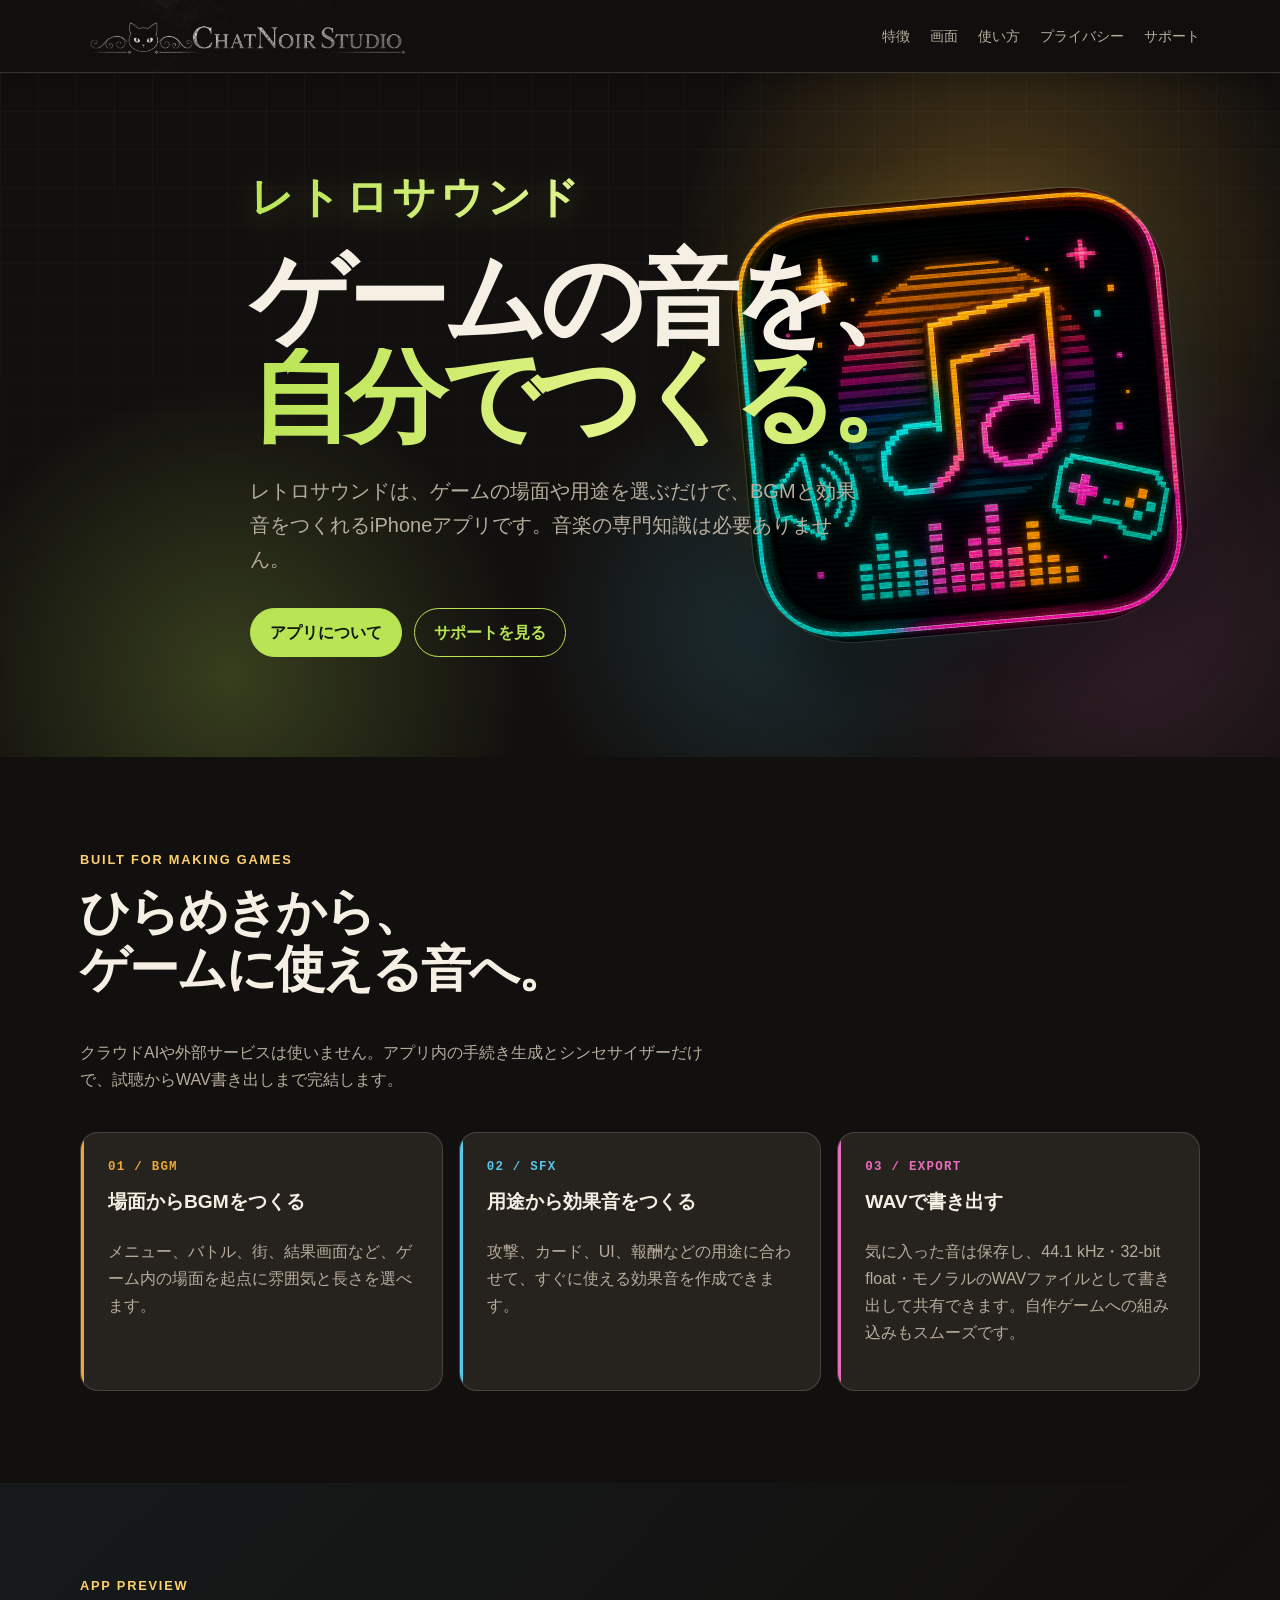
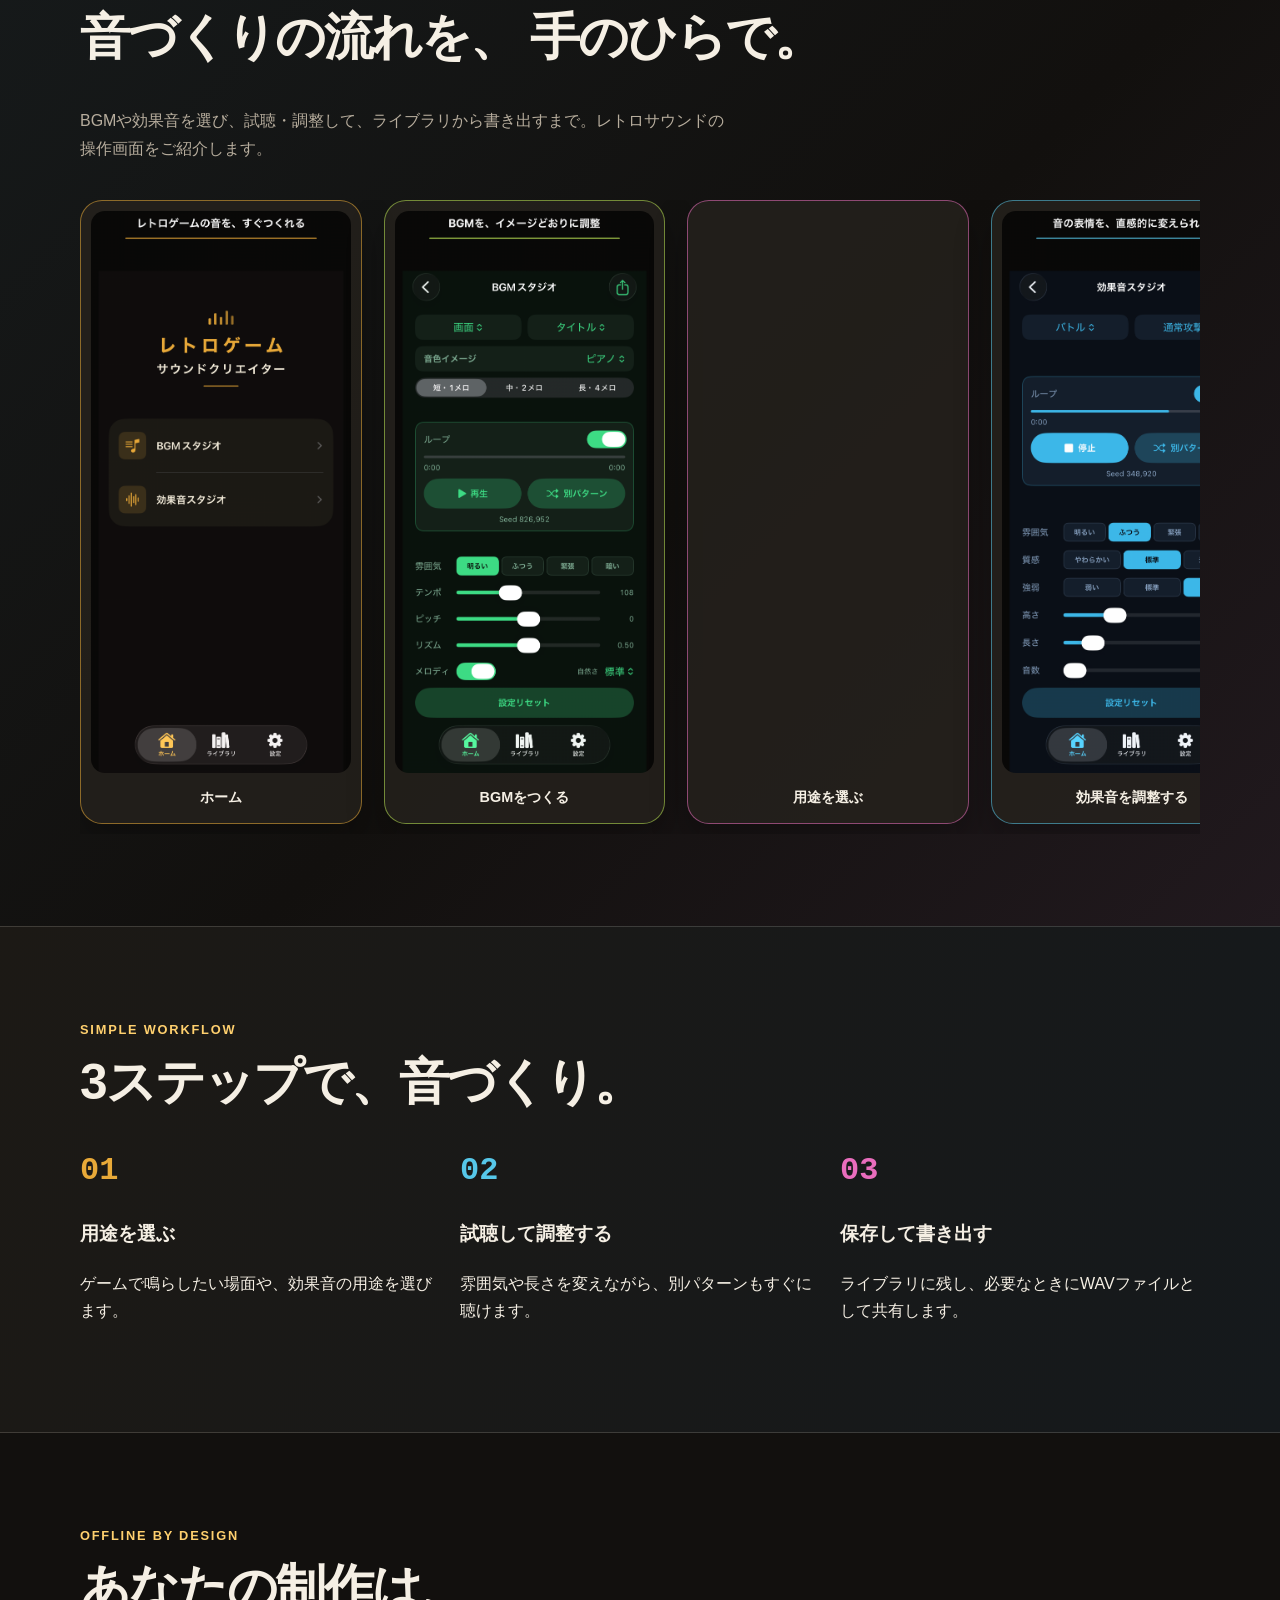
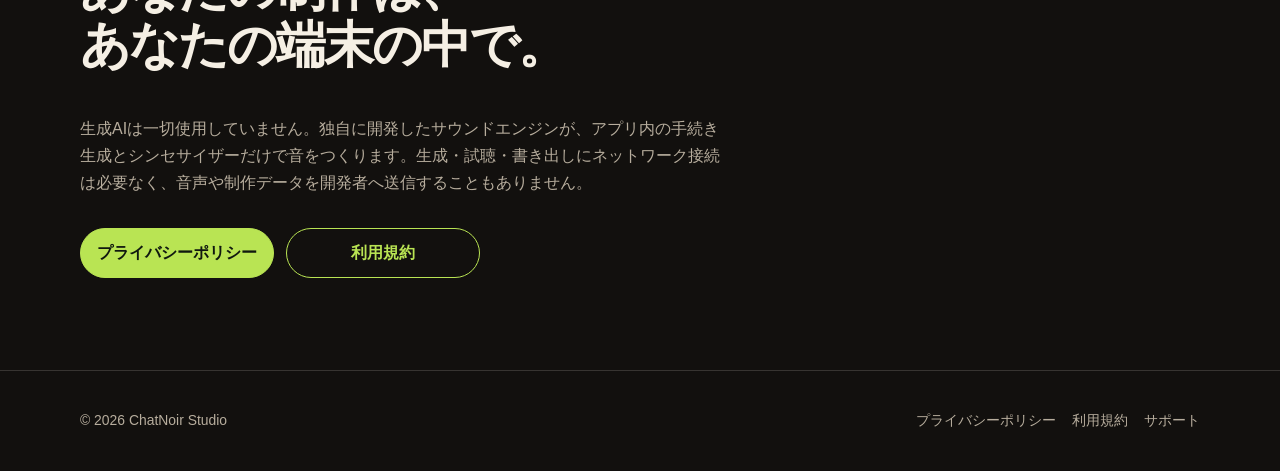
==== commit d1a38cf1: "モバイルナビゲーションの表示を調整する" ====
--- a/site/index.html
+++ b/site/index.html
@@ -19,7 +19,7 @@
       <nav class="container nav" aria-label="メインナビゲーション">
         <a class="brand" href="/"><img class="brand-logo" src="assets/chatnoir-top-banner.png" alt="ChatNoir Studio"></a>
         <div class="nav-links">
-          <a href="#features">できること</a><a href="#screenshots">画面を見る</a><a href="#flow">使い方</a><a href="privacy/">プライバシー</a><a href="support/">サポート</a>
+          <a href="#features">特徴</a><a href="#screenshots">画面</a><a href="#flow">使い方</a><a href="privacy/">プライバシー</a><a href="support/">サポート</a>
         </div>
       </nav>
     </header>
--- a/site/assets/site.css
+++ b/site/assets/site.css
@@ -116,7 +116,14 @@
   .container { width: min(100% - 30px, 1120px); }
   .nav { padding-block: 14px; align-items: flex-start; flex-direction: column; gap: 10px; }
   .brand-logo { height: 84px; margin-block: -26px; }
-  .nav-links { gap: 14px; }
+  .nav-links {
+    width: 100%;
+    flex-wrap: nowrap;
+    justify-content: space-between;
+    gap: 8px;
+    font-size: .78rem;
+    white-space: nowrap;
+  }
   .hero { min-height: 540px; }
   .hero-poster { width: 66vw; opacity: .4; }
   .hero-content { padding-block: 74px; }
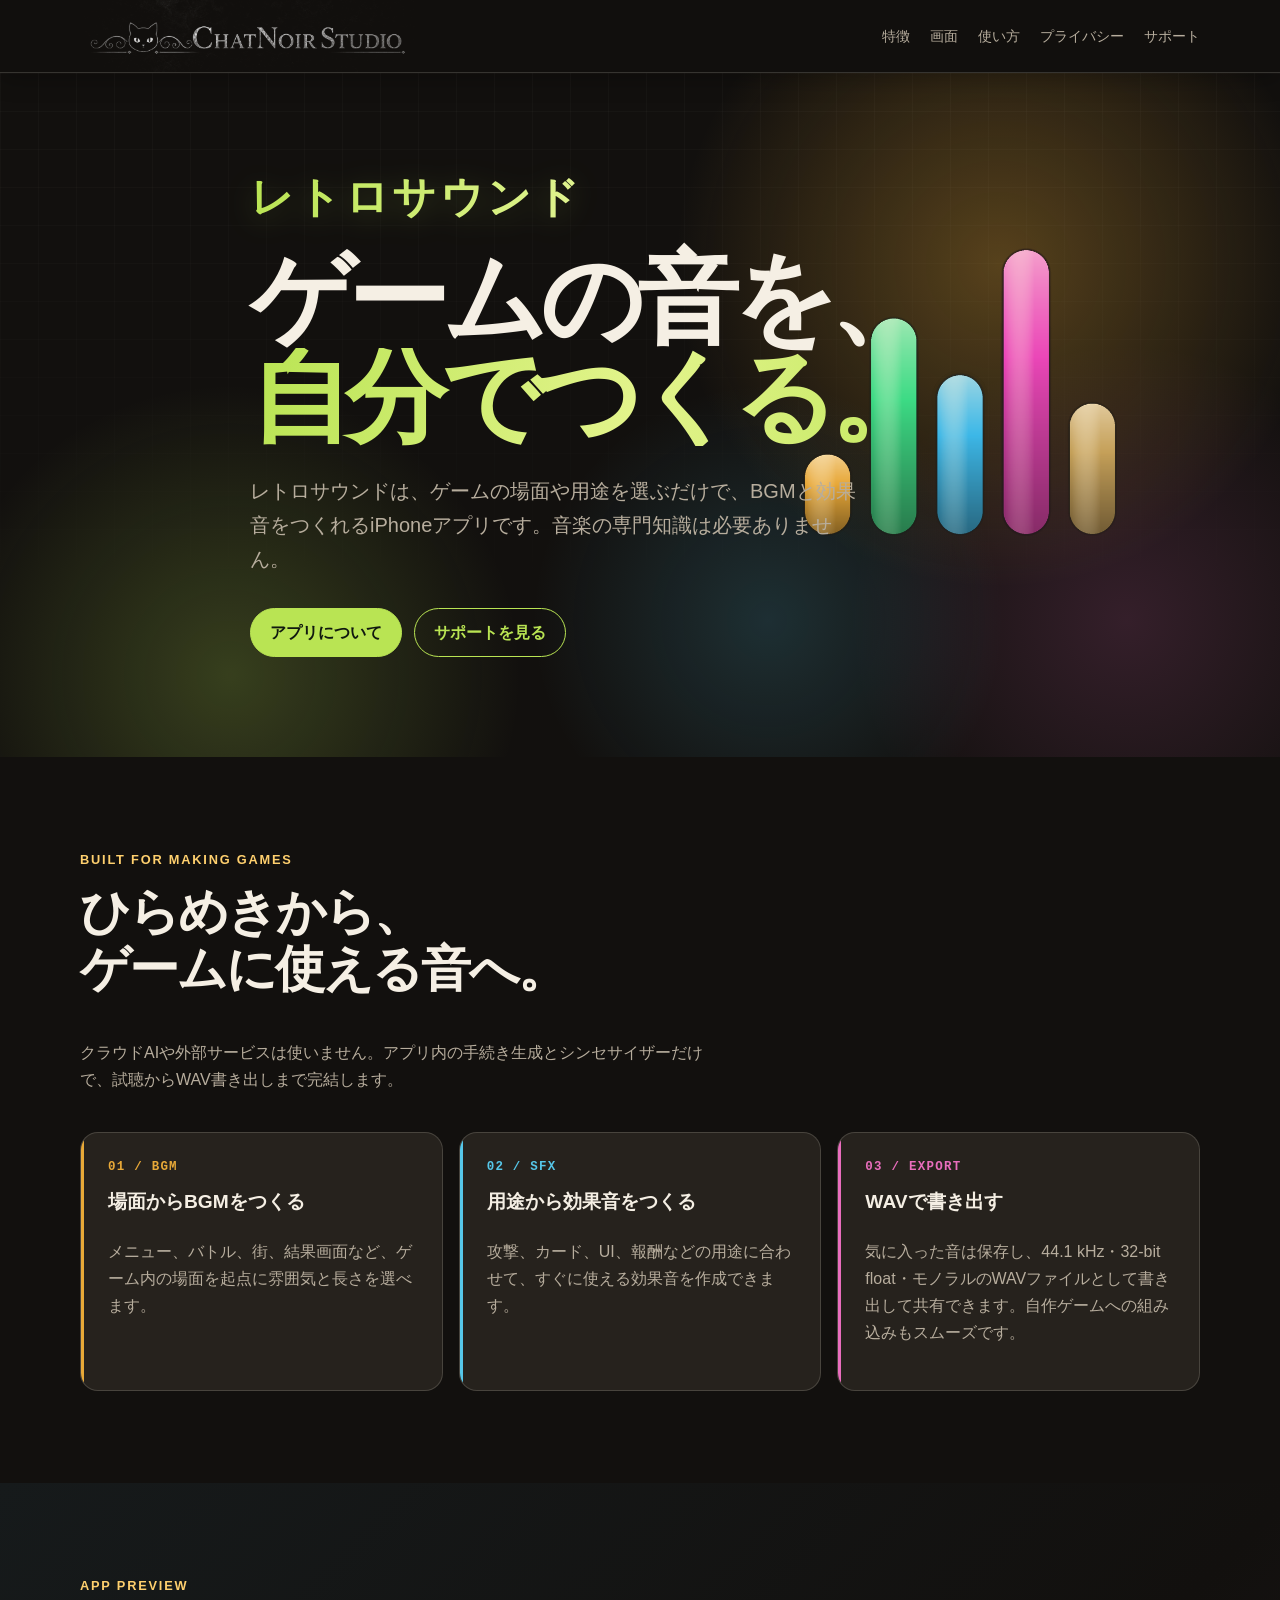
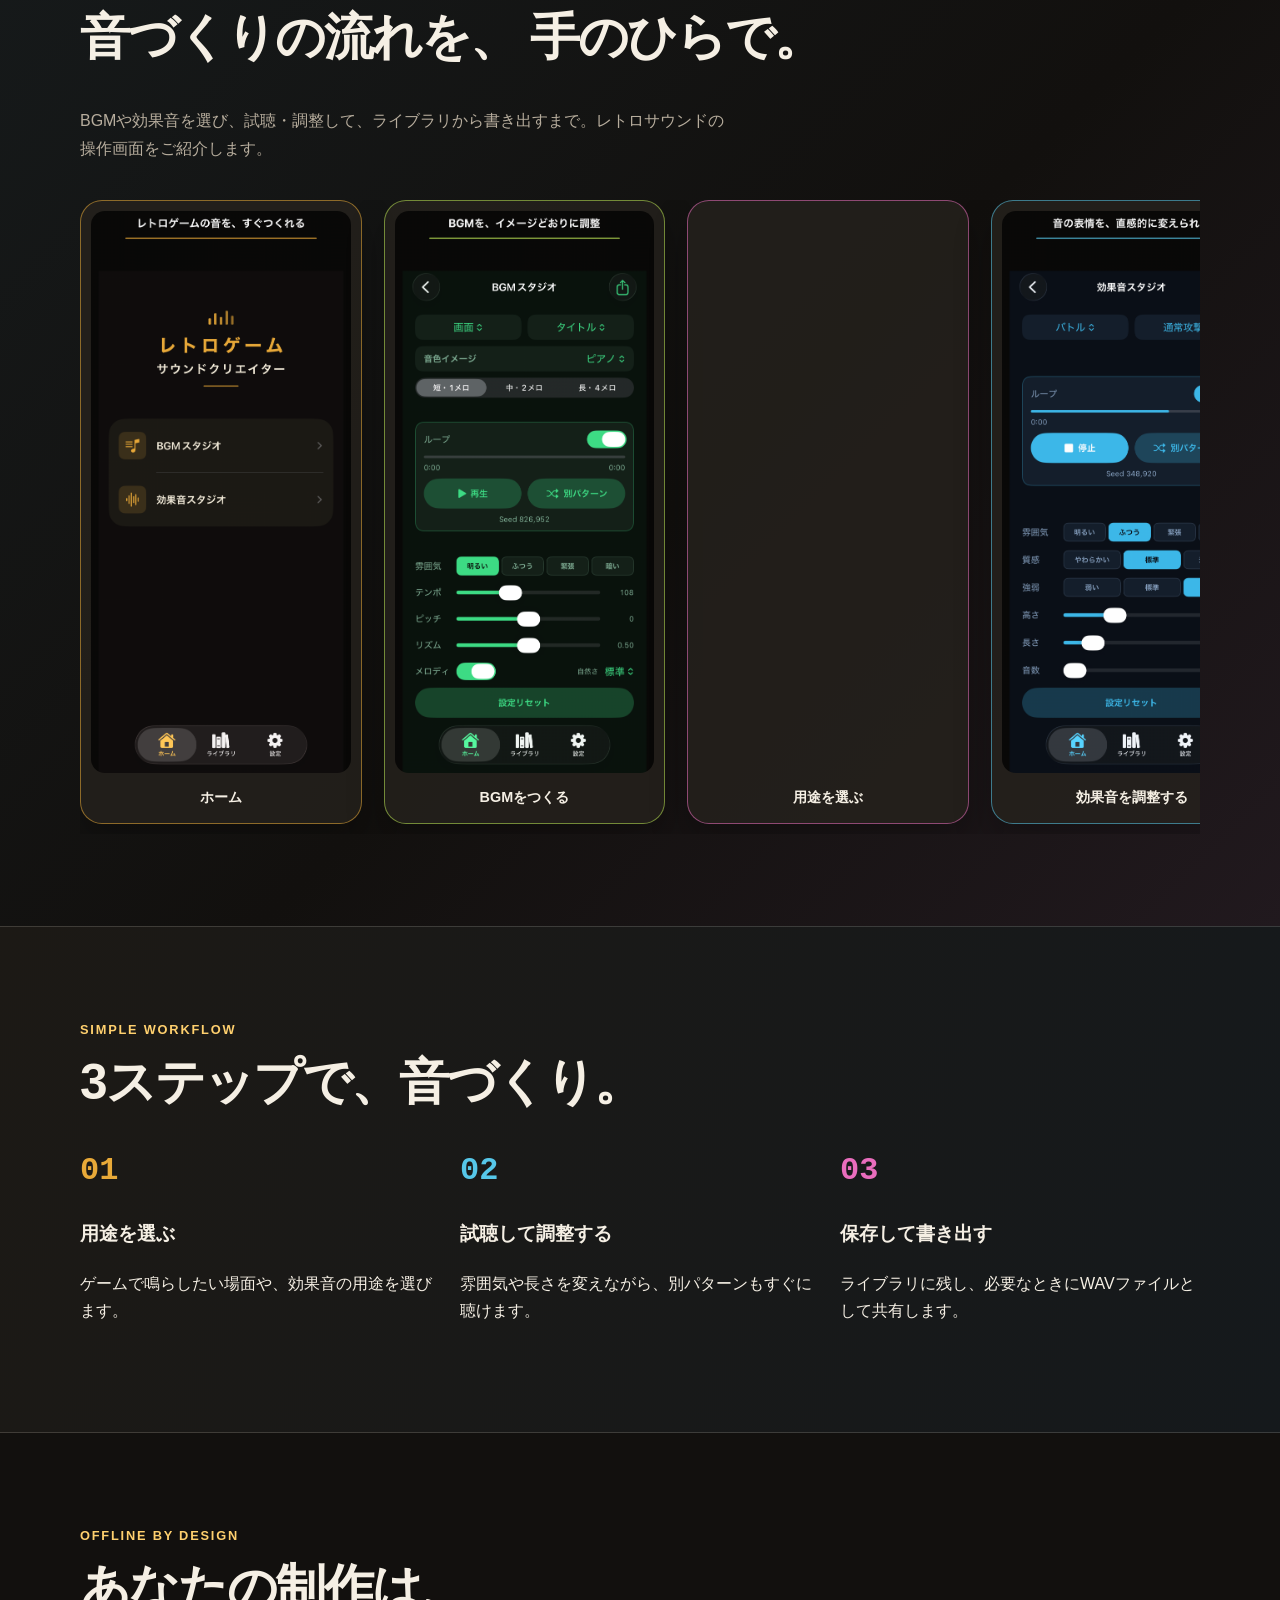
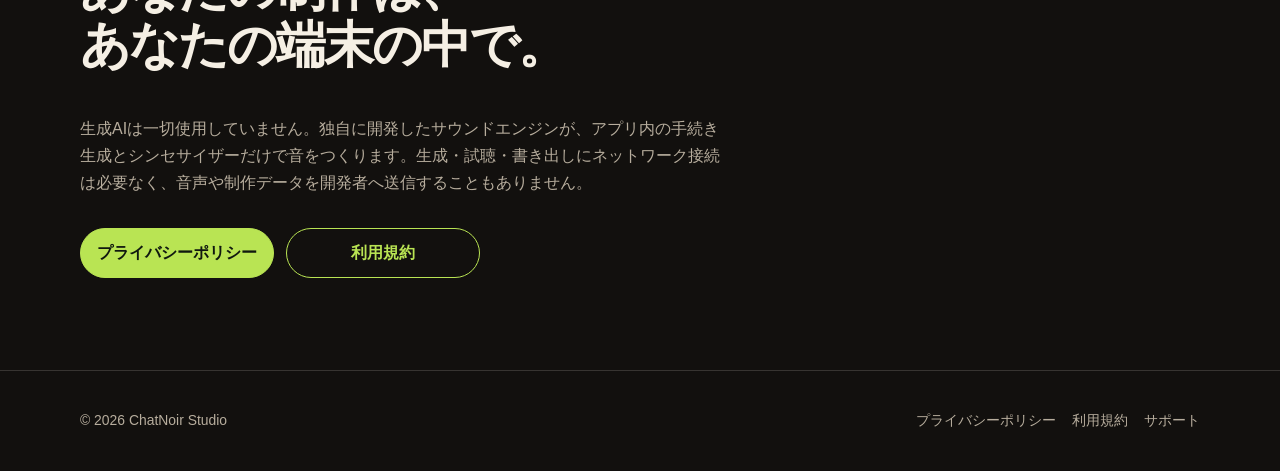
==== commit ebc6c568: "ヒーロー右側のイメージをアイコン枠から背景モチーフへ変える 新しいイコライザー案をまっすぐ配置し、暗い余白を透明にしてヒーロー背景と馴染ませる。  Co-authored-by: Cursor <cu" ====
--- a/site/index.html
+++ b/site/index.html
@@ -26,7 +26,7 @@
 
     <main>
       <section class="hero">
-        <div class="hero-app-icon"><img src="assets/retro-sound-app-icon.png" alt="レトロサウンドのアプリアイコン"></div>
+        <div class="hero-visual"><img src="assets/retro-sound-app-icon-proposal.png" alt=""></div>
         <div class="container hero-content">
           <p class="retro-title">レトロサウンド</p>
           <h1>ゲームの音を、<span>自分でつくる。</span></h1>
--- a/site/assets/site.css
+++ b/site/assets/site.css
@@ -133,15 +133,13 @@
 
 /* Retro Sound application identity: lime, amber, cyan, and magenta. */
 
-/* The product icon replaces the studio illustration in the Retro Sound hero. */
+/* Equalizer artwork sits in the hero as a background motif, not as an app icon. */
 .hero-poster { display: none; }
 .hero-content { z-index: 1; }
-.hero-app-icon { position: absolute; z-index: 0; top: 50%; right: max(8vw, 60px); width: min(34vw, 460px); transform: translateY(-50%) rotate(-5deg); pointer-events: none; }
-.hero-app-icon::before { content: ""; position: absolute; z-index: -1; inset: 8%; border-radius: 28%; background: linear-gradient(135deg, var(--lime), var(--amber), var(--cyan), var(--magenta)); filter: blur(42px); opacity: .38; }
-.hero-app-icon img { display: block; width: 100%; height: auto; border-radius: 23%; box-shadow: 0 30px 70px rgba(0,0,0,.48), 0 0 0 1px rgba(245,239,228,.17); }
-@media (max-width: 720px) { .hero-app-icon { right: -13vw; width: min(68vw, 320px); opacity: .46; transform: translateY(-48%) rotate(-5deg); } }
-
-.hero-app-icon::before { background: linear-gradient(135deg, var(--lime), var(--amber)); }
+.hero-visual { position: absolute; z-index: 0; top: 50%; right: max(4vw, 24px); width: min(42vw, 560px); transform: translateY(-50%); pointer-events: none; }
+.hero-visual img { display: block; width: 100%; height: auto; }
+@media (max-width: 720px) { .hero-visual { right: -10vw; width: min(78vw, 360px); opacity: .52; } }
+
 .retro-title { margin: 0 0 27px; font: 800 clamp(1.7rem, 3.6vw, 2.4rem)/1.15 -apple-system, BlinkMacSystemFont, "Hiragino Sans", "Yu Gothic", sans-serif; letter-spacing: .08em; background: linear-gradient(100deg, var(--paper) 0%, var(--amber-bright) 50%, var(--lime) 100%); -webkit-background-clip: text; background-clip: text; color: transparent; filter: drop-shadow(0 5px 14px rgba(232,169,56,.18)); }
 @media (max-width: 720px) { .retro-title { margin-bottom: 23px; font-size: 1.55rem; } }
 
@@ -149,7 +147,6 @@
 :root { --cyan: #56c7e9; --magenta: #e96dbd; }
 .hero { background: radial-gradient(circle at 78% 28%, rgba(232,169,56,.32), transparent 29%), radial-gradient(circle at 18% 88%, rgba(185,228,83,.22), transparent 24%), radial-gradient(circle at 60% 80%, rgba(86,199,233,.17), transparent 25%), radial-gradient(circle at 88% 80%, rgba(233,109,189,.16), transparent 22%); }
 .hero h1 span { background: linear-gradient(90deg, var(--lime), var(--amber), var(--cyan), var(--magenta)); -webkit-background-clip: text; background-clip: text; color: transparent; }
-.hero-app-icon::before { background: linear-gradient(135deg, var(--lime), var(--amber), var(--cyan), var(--magenta)); opacity: .46; }
 .nav-links a:hover { color: var(--cyan); }
 .button { border-color: var(--amber); background: linear-gradient(100deg, var(--lime), var(--amber)); }
 .button:hover { background: linear-gradient(100deg, var(--amber), var(--cyan)); }
